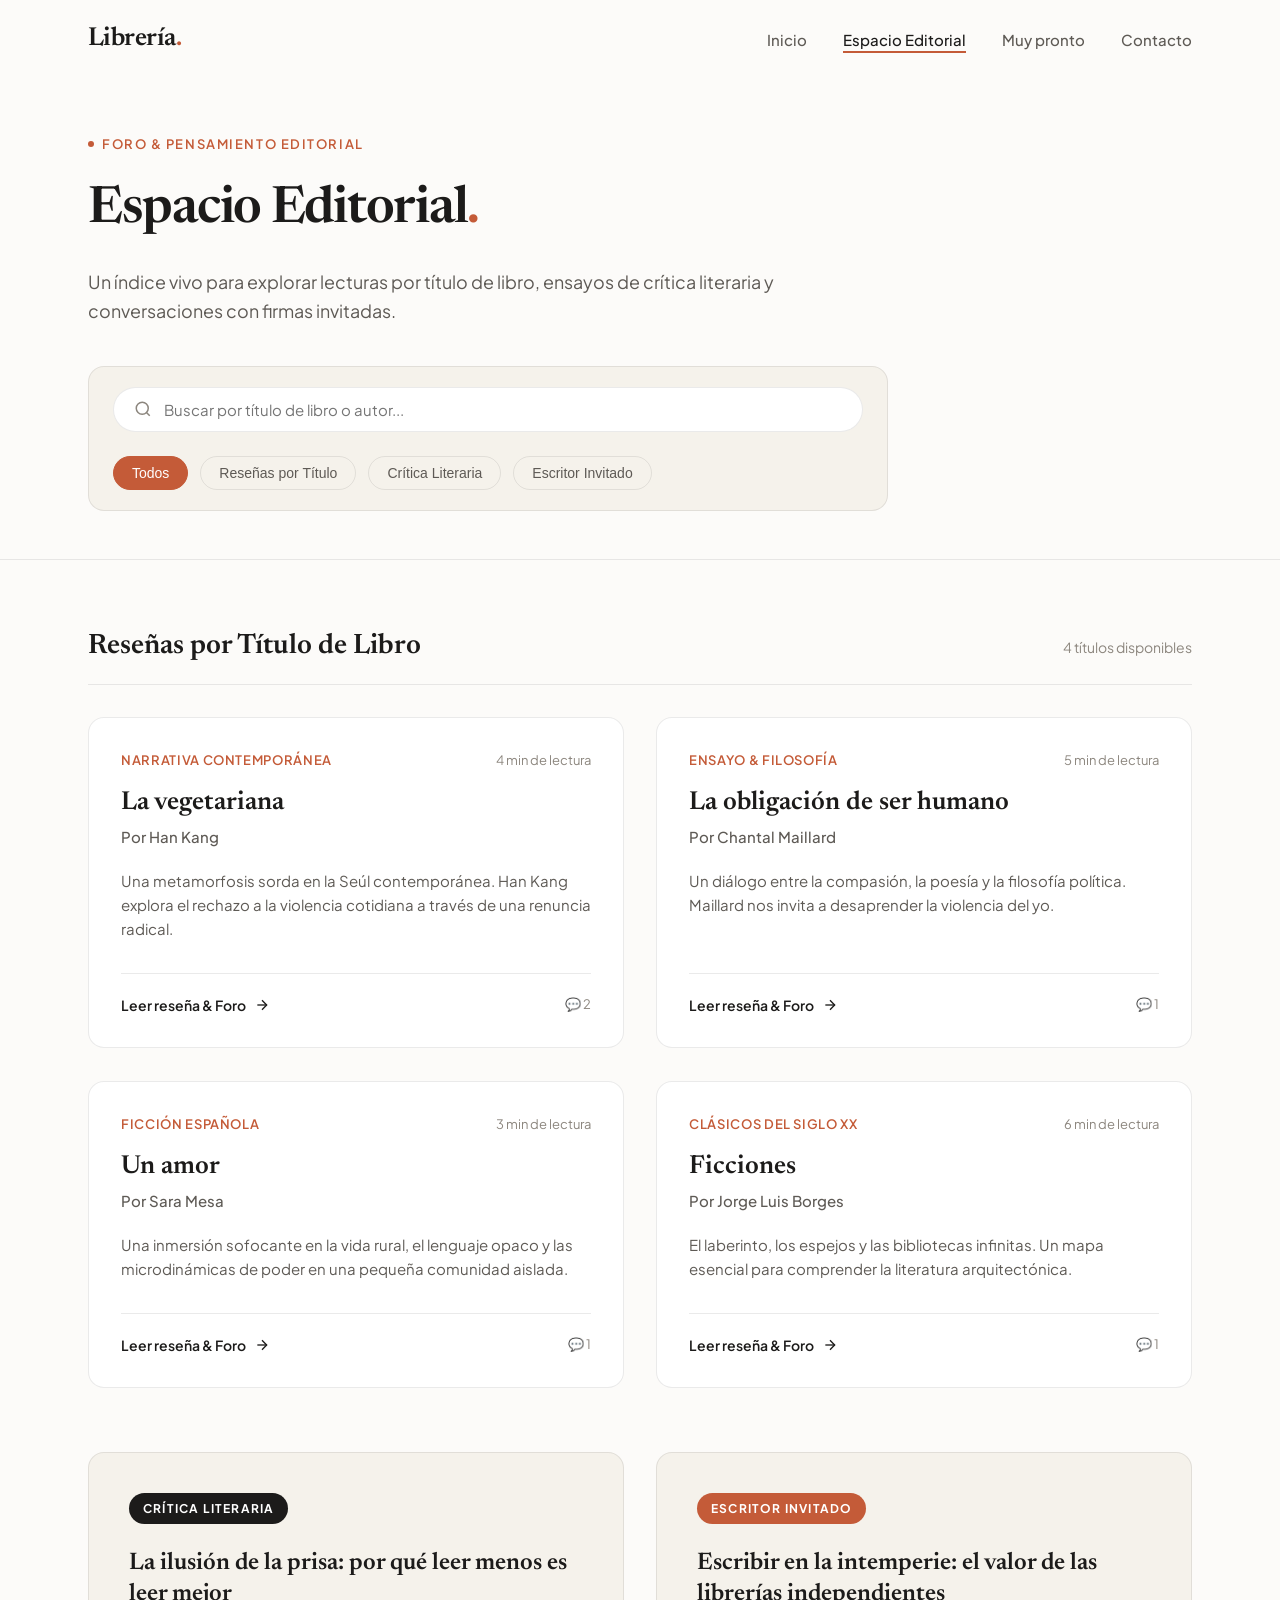
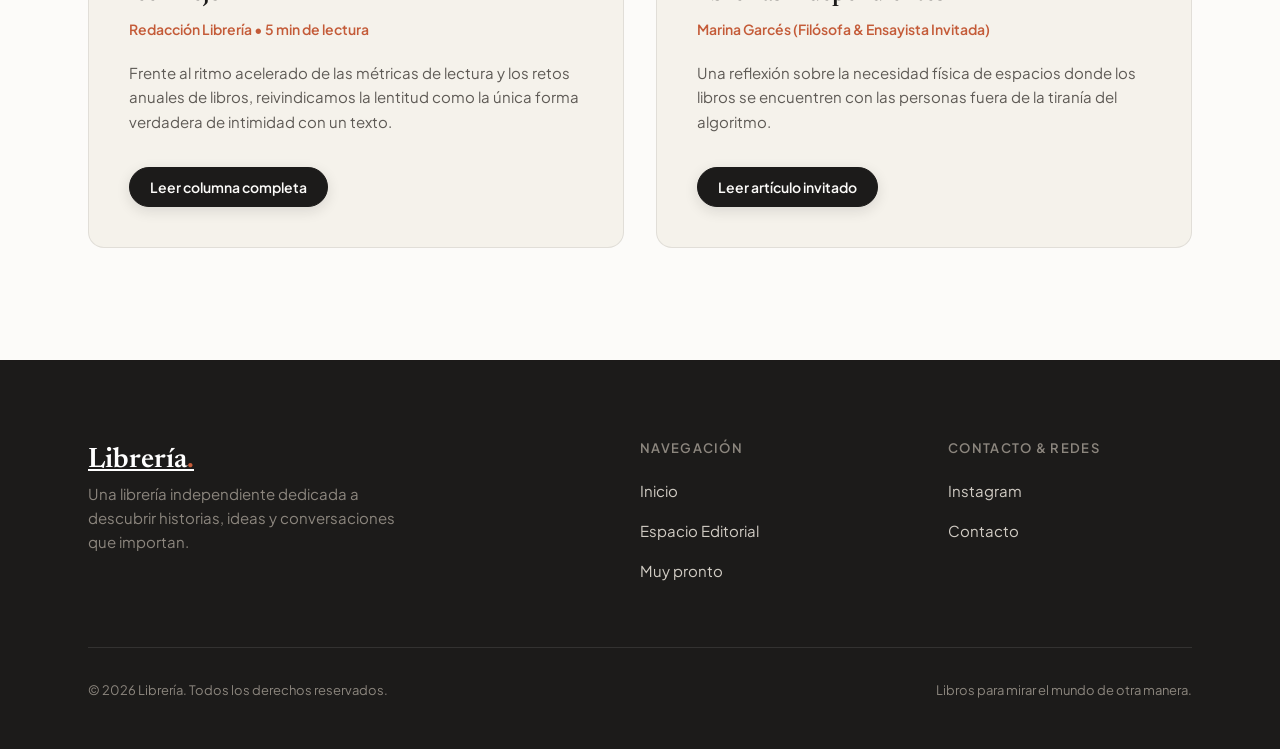
==== espacio-editorial.html @ aaac2d0f "Initial commit: Libreria Web" ====
<!DOCTYPE html>
<html lang="es">
<head>
  <meta charset="UTF-8">
  <meta name="viewport" content="width=device-width, initial-scale=1.0">
  <meta name="description" content="Espacio Editorial de Librería — Reseñas por título de libro, crítica literaria y espacio para escritoras y escritores invitados.">
  <title>Espacio Editorial — Librería</title>

  <!-- Google Fonts: Newsreader (Serif) & Plus Jakarta Sans (Sans) -->
  <link rel="preconnect" href="https://fonts.googleapis.com">
  <link rel="preconnect" href="https://fonts.gstatic.com" crossorigin>
  <link href="https://fonts.googleapis.com/css2?family=Newsreader:ital,opsz,wght@0,6..72,400;0,6..72,500;0,6..72,600;1,6..72,400&family=Plus+Jakarta+Sans:wght@400;500;600;700&display=swap" rel="stylesheet">

  <!-- Estilos Principales -->
  <link rel="stylesheet" href="styles.css">
</head>
<body>

  <!-- =========================================================================
       1. ENCABEZADO Y NAVEGACIÓN PRINCIPAL
       ========================================================================= -->
  <header class="site-header" id="site-header">
    <div class="container header-container">
      <a href="index.html" class="brand-logo" aria-label="Inicio de Librería">
        Librería<span class="dot">.</span>
      </a>

      <nav class="main-nav" aria-label="Navegación principal">
        <ul class="nav-links" id="nav-links">
          <li><a href="index.html" class="nav-link">Inicio</a></li>
          <li><a href="espacio-editorial.html" class="nav-link active" aria-current="page">Espacio Editorial</a></li>
          <li><a href="index.html#proximamente" class="nav-link">Muy pronto</a></li>
          <li><a href="index.html#contacto" class="nav-link">Contacto</a></li>
        </ul>

        <button class="mobile-toggle" id="mobile-toggle" aria-expanded="false" aria-controls="nav-links" aria-label="Abrir menú de navegación">
          <svg viewBox="0 0 24 24" fill="none" stroke="currentColor">
            <line x1="4" y1="7" x2="20" y2="7"/>
            <line x1="4" y1="12" x2="20" y2="12"/>
            <line x1="4" y1="17" x2="20" y2="17"/>
          </svg>
        </button>
      </nav>
    </div>
  </header>

  <!-- =========================================================================
       2. CABECERA DEL ESPACIO EDITORIAL
       ========================================================================= -->
  <main>
    <section class="editorial-hero">
      <div class="container">
        <div class="editorial-hero-content reveal">
          <span class="eyebrow">Foro &amp; Pensamiento Editorial</span>
          <h1 class="editorial-title">Espacio Editorial<span style="color: var(--color-accent);">.</span></h1>
          <p class="editorial-subtitle">
            Un índice vivo para explorar lecturas por título de libro, ensayos de crítica literaria y conversaciones con firmas invitadas.
          </p>

          <!-- BARRA DE BÚSQUEDA Y FILTRADO RÁPIDO CONTEMPORÁNEO -->
          <div class="editorial-filter-bar">
            <div class="search-box">
              <svg viewBox="0 0 24 24" fill="none" stroke="currentColor" stroke-width="2" class="search-icon">
                <circle cx="11" cy="11" r="8"/>
                <line x1="21" y1="21" x2="16.65" y2="16.65"/>
              </svg>
              <input 
                type="text" 
                id="search-input" 
                placeholder="Buscar por título de libro o autor..." 
                aria-label="Buscar reseña por título de libro o autor"
              >
            </div>

            <div class="filter-pills" id="filter-pills">
              <button class="pill active" data-filter="todos">Todos</button>
              <button class="pill" data-filter="resenas">Reseñas por Título</button>
              <button class="pill" data-filter="critica">Crítica Literaria</button>
              <button class="pill" data-filter="invitado">Escritor Invitado</button>
            </div>
          </div>

        </div>
      </div>
    </section>

    <!-- =========================================================================
         3. SECCIÓN PRINCIPAL DE RESEÑAS Y ESCRITOS
         ========================================================================= -->
    <section class="editorial-grid-section">
      <div class="container">
        
        <!-- RESEÑAS DE LIBROS POR TÍTULO -->
        <div class="editorial-block">
          <div class="block-header">
            <h2 class="block-title">Reseñas por Título de Libro</h2>
            <span class="block-count" id="book-count">4 títulos disponibles</span>
          </div>

          <div class="books-grid" id="books-grid">
            <!-- Las tarjetas de libros se cargan dinámicamente mediante JavaScript desde escritos/resenas-libros.json -->
          </div>
        </div>

        <!-- SECCIÓN DE CRÍTICA LITERARIA Y ESCRITOR INVITADO EN DOS COLUMNAS -->
        <div class="editorial-duo-grid">
          
          <!-- COLUMNA DE CRÍTICA LITERARIA -->
          <div class="editorial-card-featured" id="critica-section">
            <div class="featured-badge">Crítica Literaria</div>
            <div id="critica-content">
              <!-- Contenido cargado dinámicamente desde escritos/critica-literaria.json -->
            </div>
          </div>

          <!-- ESCRITOR INVITADO -->
          <div class="editorial-card-guest" id="invitado-section">
            <div class="featured-badge badge-accent">Escritor Invitado</div>
            <div id="invitado-content">
              <!-- Contenido cargado dinámicamente desde escritos/escritor-invitado.json -->
            </div>
          </div>

        </div>

      </div>
    </section>

    <!-- =========================================================================
         4. LECTOR EDITORIAL INTERACTIVO & FORO (MODAL / SLIDE-OVER)
         ========================================================================= -->
    <div class="reader-modal" id="reader-modal" aria-hidden="true" role="dialog" aria-labelledby="modal-title">
      <div class="reader-overlay" id="reader-overlay"></div>
      
      <div class="reader-panel">
        <button class="reader-close" id="reader-close" aria-label="Cerrar lectura">
          <svg viewBox="0 0 24 24" fill="none" stroke="currentColor" stroke-width="2">
            <line x1="18" y1="6" x2="6" y2="18"/>
            <line x1="6" y1="6" x2="18" y2="18"/>
          </svg>
        </button>

        <article class="reader-article">
          <header class="reader-header">
            <span class="reader-category" id="modal-category">Reseña</span>
            <h2 class="reader-title" id="modal-title">Título del Libro</h2>
            <div class="reader-meta">
              <span id="modal-author">Por Autor</span>
              <span class="dot-sep">•</span>
              <span id="modal-reading-time">3 min de lectura</span>
            </div>
          </header>

          <div class="reader-body" id="modal-body">
            <!-- Texto completo del artículo -->
          </div>

          <!-- FORO DE DISCUSIÓN & REFLEXIONES -->
          <section class="forum-section">
            <div class="forum-header">
              <h3 class="forum-title">Diálogos &amp; Conversación</h3>
              <span class="forum-subtitle">Espacio para compartir impresiones sobre la lectura</span>
            </div>

            <!-- Lista de comentarios -->
            <div class="forum-comments-list" id="modal-comments">
              <!-- Comentarios cargados dinámicamente -->
            </div>

            <!-- Formulario para agregar nuevo comentario -->
            <form class="forum-form" id="forum-form">
              <h4>Participa en el foro</h4>
              <div class="form-group">
                <input type="text" id="comment-author" placeholder="Tu nombre" required>
              </div>
              <div class="form-group">
                <textarea id="comment-text" rows="3" placeholder="Escribe tu reflexión o comentario sobre este escrito..." required></textarea>
              </div>
              <button type="submit" class="btn btn-primary btn-sm">
                Publicar comentario
              </button>
            </form>
          </section>
        </article>
      </div>
    </div>
  </main>

  <!-- =========================================================================
       5. PIE DE PÁGINA
       ========================================================================= -->
  <footer class="site-footer" id="contacto">
    <div class="container">
      <div class="footer-grid">
        
        <div class="footer-brand">
          <a href="index.html" class="footer-logo" aria-label="Ir al inicio de Librería">
            Librería<span class="dot">.</span>
          </a>
          <p>
            Una librería independiente dedicada a descubrir historias, ideas y conversaciones que importan.
          </p>
        </div>

        <div class="footer-col">
          <h4>Navegación</h4>
          <ul class="footer-links">
            <li><a href="index.html" class="footer-link">Inicio</a></li>
            <li><a href="espacio-editorial.html" class="footer-link">Espacio Editorial</a></li>
            <li><a href="index.html#proximamente" class="footer-link">Muy pronto</a></li>
          </ul>
        </div>

        <div class="footer-col">
          <h4>Contacto &amp; Redes</h4>
          <ul class="footer-links">
            <li>
              <a href="https://instagram.com" target="_blank" rel="noopener noreferrer" class="footer-link">
                Instagram
              </a>
            </li>
            <li>
              <a href="mailto:hola@libreria.com" class="footer-link">
                Contacto
              </a>
            </li>
          </ul>
        </div>

      </div>

      <div class="footer-bottom">
        <p>&copy; 2026 Librería. Todos los derechos reservados.</p>
        <p>Libros para mirar el mundo de otra manera.</p>
      </div>
    </div>
  </footer>

  <!-- Scripts -->
  <script src="script.js"></script>
  <script src="editorial.js"></script>
</body>
</html>
---- styles.css ----
/* ==========================================================================
   LIBRERÍA — SISTEMA DE DISEÑO EDITORIAL & ESTILOS PRINCIPALES
   ========================================================================== */

/* --------------------------------------------------------------------------
   1. VARIABLES CSS & CONFIGURACIÓN BASE
   -------------------------------------------------------------------------- */
:root {
  /* Paleta de Colores Sobria & Editorial */
  --bg-primary: #fcfbf9;      /* Fondo marfil cálido */
  --bg-surface: #f5f2eb;      /* Superficie secundaria / tarjetas suave */
  --bg-surface-hover: #ede8dc;/* Estado hover superficies */
  --bg-header: rgba(252, 251, 249, 0.88); /* Fondo del encabezado con transparencia */

  --text-main: #1c1b1a;       /* Texto casi negro para alta legibilidad */
  --text-muted: #5e5a55;      /* Texto secundario cálido y legible */
  --text-light: #8c867e;      /* Meta textos / etiquetas discretas */

  --color-accent: #c45b38;    /* Acento terracota sutil (Sienna) */
  --color-accent-hover: #a84728;
  --color-accent-subtle: rgba(196, 91, 56, 0.08);

  --border-color: rgba(28, 27, 26, 0.09);
  --border-strong: rgba(28, 27, 26, 0.18);
  --border-accent: rgba(196, 91, 56, 0.3);

  /* Tipografía Editorial (Newsreader Serif & Plus Jakarta Sans) */
  --font-serif: 'Newsreader', 'Playfair Display', Georgia, 'Times New Roman', serif;
  --font-sans: 'Plus Jakarta Sans', system-ui, -apple-system, BlinkMacSystemFont, 'Segoe UI', Roboto, sans-serif;

  /* Elevación y Sombras Sutiles */
  --shadow-subtle: 0 4px 20px rgba(28, 27, 26, 0.03);
  --shadow-card: 0 12px 32px rgba(28, 27, 26, 0.05);

  /* Dimensiones & Espaciado */
  --header-height: 80px;
  --container-max-width: 1200px;
  --radius-sm: 8px;
  --radius-md: 16px;
  --radius-lg: 24px;

  /* Transiciones */
  --ease-out-expo: cubic-bezier(0.16, 1, 0.3, 1);
  --transition-fast: 0.2s ease;
  --transition-normal: 0.4s var(--ease-out-expo);
  --transition-slow: 0.8s var(--ease-out-expo);
}

/* --------------------------------------------------------------------------
   2. RESET & ESTILOS GLOBALES
   -------------------------------------------------------------------------- */
*, *::before, *::after {
  box-sizing: border-box;
  margin: 0;
  padding: 0;
}

html {
  font-size: 16px;
  scroll-behavior: smooth;
  -webkit-text-size-adjust: 100%;
}

body {
  background-color: var(--bg-primary);
  color: var(--text-main);
  font-family: var(--font-sans);
  line-height: 1.6;
  font-weight: 400;
  overflow-x: hidden;
  -webkit-font-smoothing: antialiased;
  -moz-osx-font-smoothing: grayscale;
}

::selection {
  background-color: var(--color-accent-subtle);
  color: var(--color-accent);
}

:focus-visible {
  outline: 2px solid var(--color-accent);
  outline-offset: 4px;
  border-radius: 4px;
}

@media (prefers-reduced-motion: reduce) {
  html {
    scroll-behavior: auto;
  }
  *, *::before, *::after {
    animation-duration: 0.01ms !important;
    animation-iteration-count: 1 !important;
    transition-duration: 0.01ms !important;
    scroll-behavior: auto !important;
  }
  .reveal {
    opacity: 1 !important;
    transform: none !important;
  }
}

/* --------------------------------------------------------------------------
   3. CONTENEDORES Y REGLAS DE MAQUETACIÓN
   -------------------------------------------------------------------------- */
.container {
  width: 100%;
  max-width: var(--container-max-width);
  margin-left: auto;
  margin-right: auto;
  padding-left: clamp(1.25rem, 4vw, 3rem);
  padding-right: clamp(1.25rem, 4vw, 3rem);
}

.eyebrow {
  display: inline-flex;
  align-items: center;
  gap: 0.5rem;
  font-family: var(--font-sans);
  font-size: 0.8125rem;
  font-weight: 600;
  text-transform: uppercase;
  letter-spacing: 0.12em;
  color: var(--color-accent);
  margin-bottom: 1rem;
}

.eyebrow::before {
  content: "";
  display: inline-block;
  width: 6px;
  height: 6px;
  border-radius: 50%;
  background-color: var(--color-accent);
}

/* --------------------------------------------------------------------------
   4. ENCABEZADO (HEADER)
   -------------------------------------------------------------------------- */
.site-header {
  position: fixed;
  top: 0;
  left: 0;
  width: 100%;
  height: var(--header-height);
  z-index: 1000;
  background-color: var(--bg-header);
  backdrop-filter: blur(16px);
  -webkit-backdrop-filter: blur(16px);
  border-bottom: 1px solid transparent;
  transition: border-color var(--transition-normal), background-color var(--transition-normal), box-shadow var(--transition-normal);
}

.site-header.scrolled {
  border-bottom-color: var(--border-color);
  box-shadow: var(--shadow-subtle);
}

.header-container {
  display: flex;
  align-items: center;
  justify-content: space-between;
  height: 100%;
}

.brand-logo {
  font-family: var(--font-serif);
  font-size: 1.625rem;
  font-weight: 600;
  color: var(--text-main);
  text-decoration: none;
  letter-spacing: -0.02em;
  transition: color var(--transition-fast);
}

.brand-logo:hover {
  color: var(--color-accent);
}

.brand-logo .dot {
  color: var(--color-accent);
}

.main-nav {
  display: flex;
  align-items: center;
  gap: 2.5rem;
}

.nav-links {
  display: flex;
  align-items: center;
  gap: 2.25rem;
  list-style: none;
}

.nav-link {
  font-size: 0.9375rem;
  font-weight: 500;
  color: var(--text-muted);
  text-decoration: none;
  position: relative;
  padding: 0.25rem 0;
  transition: color var(--transition-fast);
}

.nav-link::after {
  content: "";
  position: absolute;
  bottom: 0;
  left: 0;
  width: 0;
  height: 1.5px;
  background-color: var(--color-accent);
  transition: width var(--transition-normal);
}

.nav-link:hover, .nav-link.active {
  color: var(--text-main);
}

.nav-link:hover::after, .nav-link.active::after {
  width: 100%;
}

.mobile-toggle {
  display: none;
  background: none;
  border: none;
  cursor: pointer;
  padding: 0.5rem;
  color: var(--text-main);
}

.mobile-toggle svg {
  width: 24px;
  height: 24px;
  stroke: currentColor;
  stroke-width: 2;
  stroke-linecap: round;
}

/* --------------------------------------------------------------------------
   5. SECCIÓN HERO (PORTADA PRINCIPAL INDEX)
   -------------------------------------------------------------------------- */
.hero-section {
  min-height: 100vh;
  padding-top: calc(var(--header-height) + 2rem);
  padding-bottom: 4rem;
  display: flex;
  flex-direction: column;
  justify-content: center;
  position: relative;
}

.hero-grid {
  display: grid;
  grid-template-columns: 1fr 1fr;
  align-items: center;
  gap: clamp(2.5rem, 5vw, 5rem);
}

.hero-content {
  max-width: 580px;
}

.hero-title {
  font-family: var(--font-serif);
  font-size: clamp(2.5rem, 4.5vw, 4rem);
  font-weight: 600;
  line-height: 1.12;
  letter-spacing: -0.025em;
  color: var(--text-main);
  margin-bottom: 1.5rem;
}

.hero-subtitle {
  font-size: clamp(1.0625rem, 1.5vw, 1.25rem);
  color: var(--text-muted);
  line-height: 1.6;
  font-weight: 400;
  margin-bottom: 2.5rem;
}

.hero-actions {
  display: flex;
  align-items: center;
  gap: 1.5rem;
  flex-wrap: wrap;
}

.btn {
  display: inline-flex;
  align-items: center;
  justify-content: center;
  gap: 0.75rem;
  padding: 1rem 2rem;
  font-family: var(--font-sans);
  font-size: 0.9375rem;
  font-weight: 600;
  border-radius: 999px;
  text-decoration: none;
  cursor: pointer;
  transition: transform var(--transition-normal), background-color var(--transition-normal), box-shadow var(--transition-normal), color var(--transition-normal);
}

.btn-sm {
  padding: 0.625rem 1.25rem;
  font-size: 0.875rem;
}

.btn-primary {
  background-color: var(--text-main);
  color: var(--bg-primary);
  border: 1px solid var(--text-main);
  box-shadow: 0 4px 14px rgba(28, 27, 26, 0.12);
}

.btn-primary:hover {
  background-color: var(--color-accent);
  border-color: var(--color-accent);
  color: #ffffff;
  transform: translateY(-2px);
  box-shadow: 0 8px 24px rgba(196, 91, 56, 0.25);
}

.btn-primary svg {
  width: 18px;
  height: 18px;
  transition: transform var(--transition-normal);
}

.btn-primary:hover svg {
  transform: translateX(4px);
}

.hero-visual {
  position: relative;
  width: 100%;
  display: flex;
  justify-content: center;
}

.hero-image-wrapper {
  position: relative;
  width: 100%;
  aspect-ratio: 4 / 3;
  border-radius: var(--radius-lg);
  overflow: hidden;
  box-shadow: var(--shadow-card);
  border: 1px solid var(--border-color);
  background-color: var(--bg-surface);
  transition: transform var(--transition-slow), box-shadow var(--transition-slow);
}

.hero-image-wrapper:hover {
  transform: scale(1.015);
  box-shadow: 0 20px 40px rgba(28, 27, 26, 0.08);
}

.hero-img {
  width: 100%;
  height: 100%;
  object-fit: cover;
  display: block;
  transition: transform 1.2s var(--ease-out-expo);
}

.hero-image-wrapper:hover .hero-img {
  transform: scale(1.03);
}

.hero-footer-note {
  margin-top: 3.5rem;
  display: flex;
  align-items: center;
  gap: 0.75rem;
  font-size: 0.875rem;
  color: var(--text-light);
  letter-spacing: 0.02em;
}

.hero-footer-note .pulse-dot {
  width: 8px;
  height: 8px;
  border-radius: 50%;
  background-color: var(--color-accent);
  display: inline-block;
  position: relative;
}

.hero-footer-note .pulse-dot::after {
  content: "";
  position: absolute;
  top: -3px;
  left: -3px;
  right: -3px;
  bottom: -3px;
  border-radius: 50%;
  border: 1px solid var(--color-accent);
  opacity: 0.7;
  animation: pulse-ring 2.5s infinite;
}

@keyframes pulse-ring {
  0% { transform: scale(0.8); opacity: 0.8; }
  100% { transform: scale(2.2); opacity: 0; }
}

/* --------------------------------------------------------------------------
   6. SECCIÓN MANIFIESTO EDITORIAL
   -------------------------------------------------------------------------- */
.manifest-section {
  padding: clamp(5rem, 8vw, 9rem) 0;
  background-color: var(--bg-surface);
  border-top: 1px solid var(--border-color);
  border-bottom: 1px solid var(--border-color);
  position: relative;
}

.manifest-content {
  max-width: 880px;
  margin: 0 auto;
  text-align: center;
}

.manifest-quote {
  font-family: var(--font-serif);
  font-size: clamp(1.5rem, 2.8vw, 2.375rem);
  font-weight: 400;
  line-height: 1.45;
  color: var(--text-main);
  letter-spacing: -0.015em;
  position: relative;
  font-style: italic;
}

.manifest-quote strong {
  font-weight: 600;
  font-style: normal;
  color: var(--color-accent);
}

.manifest-author {
  margin-top: 2rem;
  font-family: var(--font-sans);
  font-size: 0.875rem;
  font-weight: 600;
  letter-spacing: 0.1em;
  text-transform: uppercase;
  color: var(--text-muted);
}

/* --------------------------------------------------------------------------
   7. SECCIÓN "MUY PRONTO" (PROXIMAMENTE)
   -------------------------------------------------------------------------- */
.coming-soon-section {
  padding: clamp(5rem, 8vw, 8rem) 0;
}

.section-header {
  max-width: 600px;
  margin-bottom: clamp(3rem, 5vw, 4.5rem);
}

.section-title {
  font-family: var(--font-serif);
  font-size: clamp(2rem, 3.5vw, 3rem);
  font-weight: 600;
  letter-spacing: -0.02em;
  color: var(--text-main);
  margin-bottom: 1rem;
}

.section-subtitle {
  font-size: 1.0625rem;
  color: var(--text-muted);
  line-height: 1.6;
}

.pillars-grid {
  display: grid;
  grid-template-columns: repeat(3, 1fr);
  gap: clamp(1.5rem, 3vw, 2.5rem);
}

.pillar-card {
  background-color: var(--bg-primary);
  border: 1px solid var(--border-color);
  padding: clamp(2rem, 3vw, 2.5rem);
  border-radius: var(--radius-md);
  transition: transform var(--transition-normal), border-color var(--transition-normal), box-shadow var(--transition-normal);
  display: flex;
  flex-direction: column;
}

.pillar-card:hover {
  transform: translateY(-4px);
  border-color: var(--border-accent);
  box-shadow: var(--shadow-card);
}

.pillar-number {
  font-family: var(--font-serif);
  font-size: 1.25rem;
  font-weight: 600;
  color: var(--color-accent);
  margin-bottom: 1.5rem;
  display: flex;
  align-items: center;
  gap: 0.5rem;
}

.pillar-number::after {
  content: "";
  flex: 1;
  height: 1px;
  background-color: var(--border-color);
}

.pillar-title {
  font-family: var(--font-serif);
  font-size: 1.375rem;
  font-weight: 600;
  color: var(--text-main);
  margin-bottom: 0.875rem;
}

.pillar-text {
  font-size: 0.9375rem;
  color: var(--text-muted);
  line-height: 1.65;
}

.teaser-banner {
  margin-top: 4rem;
  background-color: var(--bg-surface);
  border: 1px solid var(--border-color);
  border-radius: var(--radius-lg);
  padding: clamp(2rem, 4vw, 3rem);
  display: flex;
  align-items: center;
  justify-content: space-between;
  gap: 2rem;
  flex-wrap: wrap;
}

.teaser-info h3 {
  font-family: var(--font-serif);
  font-size: 1.5rem;
  font-weight: 600;
  margin-bottom: 0.375rem;
}

.teaser-info p {
  color: var(--text-muted);
  font-size: 0.9375rem;
}

.badge-tag {
  background-color: var(--color-accent-subtle);
  color: var(--color-accent);
  padding: 0.5rem 1.25rem;
  border-radius: 999px;
  font-size: 0.8125rem;
  font-weight: 600;
  letter-spacing: 0.05em;
  text-transform: uppercase;
  white-space: nowrap;
}

/* --------------------------------------------------------------------------
   8. NUEVOS ESTILOS: ESPACIO EDITORIAL & FORO CONTEMPORÁNEO
   -------------------------------------------------------------------------- */
.editorial-hero {
  padding-top: calc(var(--header-height) + 3rem);
  padding-bottom: 3rem;
  border-bottom: 1px solid var(--border-color);
  background-color: var(--bg-primary);
}

.editorial-hero-content {
  max-width: 800px;
}

.editorial-title {
  font-family: var(--font-serif);
  font-size: clamp(2.5rem, 4vw, 3.5rem);
  font-weight: 600;
  letter-spacing: -0.025em;
  color: var(--text-main);
  margin-bottom: 1rem;
}

.editorial-subtitle {
  font-size: clamp(1.0625rem, 1.4vw, 1.25rem);
  color: var(--text-muted);
  line-height: 1.6;
  margin-bottom: 2.5rem;
}

/* BARRA DE FILTRADO CONTEMPORÁNEA */
.editorial-filter-bar {
  display: flex;
  flex-direction: column;
  gap: 1.5rem;
  background-color: var(--bg-surface);
  padding: 1.25rem 1.5rem;
  border-radius: var(--radius-md);
  border: 1px solid var(--border-color);
}

.search-box {
  display: flex;
  align-items: center;
  gap: 0.75rem;
  background-color: #ffffff;
  border: 1px solid var(--border-color);
  padding: 0.75rem 1.25rem;
  border-radius: 999px;
  transition: border-color var(--transition-fast), box-shadow var(--transition-fast);
}

.search-box:focus-within {
  border-color: var(--color-accent);
  box-shadow: 0 0 0 3px var(--color-accent-subtle);
}

.search-icon {
  width: 18px;
  height: 18px;
  stroke: var(--text-light);
  flex-shrink: 0;
}

.search-box input {
  border: none;
  background: transparent;
  width: 100%;
  font-family: var(--font-sans);
  font-size: 0.9375rem;
  color: var(--text-main);
  outline: none;
}

.filter-pills {
  display: flex;
  align-items: center;
  gap: 0.75rem;
  flex-wrap: wrap;
}

.pill {
  background: transparent;
  border: 1px solid var(--border-color);
  color: var(--text-muted);
  padding: 0.5rem 1.125rem;
  border-radius: 999px;
  font-size: 0.875rem;
  font-weight: 500;
  cursor: pointer;
  transition: all var(--transition-fast);
}

.pill:hover, .pill.active {
  background-color: var(--text-main);
  border-color: var(--text-main);
  color: #ffffff;
}

.pill.active {
  background-color: var(--color-accent);
  border-color: var(--color-accent);
}

/* SECCIÓN Y MATRIZ DE RESEÑAS POR TÍTULO */
.editorial-grid-section {
  padding: 4rem 0 7rem 0;
}

.editorial-block {
  margin-bottom: 4rem;
}

.block-header {
  display: flex;
  align-items: baseline;
  justify-content: space-between;
  border-bottom: 1px solid var(--border-color);
  padding-bottom: 1rem;
  margin-bottom: 2rem;
}

.block-title {
  font-family: var(--font-serif);
  font-size: 1.75rem;
  font-weight: 600;
  color: var(--text-main);
}

.block-count {
  font-size: 0.875rem;
  color: var(--text-light);
}

.books-grid {
  display: grid;
  grid-template-columns: repeat(2, 1fr);
  gap: 2rem;
}

.book-card {
  background-color: #ffffff;
  border: 1px solid var(--border-color);
  border-radius: var(--radius-md);
  padding: 2rem;
  display: flex;
  flex-direction: column;
  justify-content: space-between;
  transition: transform var(--transition-normal), border-color var(--transition-normal), box-shadow var(--transition-normal);
}

.book-card:hover {
  transform: translateY(-4px);
  border-color: var(--border-accent);
  box-shadow: var(--shadow-card);
}

.book-card-header {
  display: flex;
  align-items: center;
  justify-content: space-between;
  margin-bottom: 1rem;
  font-size: 0.8125rem;
}

.book-category-tag {
  color: var(--color-accent);
  font-weight: 600;
  text-transform: uppercase;
  letter-spacing: 0.05em;
}

.book-read-time {
  color: var(--text-light);
}

.book-card-title {
  font-family: var(--font-serif);
  font-size: 1.625rem;
  font-weight: 600;
  color: var(--text-main);
  margin-bottom: 0.375rem;
  line-height: 1.25;
}

.book-card-author {
  font-size: 0.9375rem;
  color: var(--text-muted);
  font-weight: 500;
  margin-bottom: 1.25rem;
}

.book-card-excerpt {
  font-size: 0.9375rem;
  color: var(--text-muted);
  line-height: 1.6;
  margin-bottom: 2rem;
  flex: 1;
}

.book-card-footer {
  display: flex;
  align-items: center;
  justify-content: space-between;
  border-top: 1px solid var(--border-color);
  padding-top: 1.25rem;
}

.btn-read-more {
  background: none;
  border: none;
  font-family: var(--font-sans);
  font-size: 0.875rem;
  font-weight: 600;
  color: var(--text-main);
  cursor: pointer;
  display: inline-flex;
  align-items: center;
  gap: 0.5rem;
  padding: 0;
  transition: color var(--transition-fast);
}

.btn-read-more:hover {
  color: var(--color-accent);
}

.btn-read-more svg {
  width: 16px;
  height: 16px;
  transition: transform var(--transition-fast);
}

.btn-read-more:hover svg {
  transform: translateX(4px);
}

.comment-count-badge {
  font-size: 0.8125rem;
  color: var(--text-light);
}

/* REJILLA DUO PARA CRÍTICA Y ESCRITOR INVITADO */
.editorial-duo-grid {
  display: grid;
  grid-template-columns: 1fr 1fr;
  gap: 2rem;
  margin-top: 2rem;
}

.editorial-card-featured, .editorial-card-guest {
  background-color: var(--bg-surface);
  border: 1px solid var(--border-color);
  border-radius: var(--radius-md);
  padding: 2.5rem;
  position: relative;
}

.featured-badge {
  display: inline-block;
  font-size: 0.75rem;
  font-weight: 700;
  text-transform: uppercase;
  letter-spacing: 0.1em;
  padding: 0.375rem 0.875rem;
  border-radius: 999px;
  background-color: var(--text-main);
  color: #ffffff;
  margin-bottom: 1.5rem;
}

.featured-badge.badge-accent {
  background-color: var(--color-accent);
}

.featured-card-title {
  font-family: var(--font-serif);
  font-size: 1.5rem;
  font-weight: 600;
  color: var(--text-main);
  margin-bottom: 0.5rem;
  line-height: 1.3;
}

.featured-card-meta {
  font-size: 0.875rem;
  color: var(--color-accent);
  font-weight: 600;
  margin-bottom: 1.25rem;
}

.featured-card-excerpt {
  font-size: 0.9375rem;
  color: var(--text-muted);
  line-height: 1.65;
  margin-bottom: 2rem;
}

/* LECTOR INTERACTIVO MODAL & FORO */
.reader-modal {
  position: fixed;
  top: 0;
  left: 0;
  width: 100%;
  height: 100%;
  z-index: 2000;
  display: flex;
  justify-content: flex-end;
  opacity: 0;
  pointer-events: none;
  transition: opacity var(--transition-normal);
}

.reader-modal.open {
  opacity: 1;
  pointer-events: auto;
}

.reader-overlay {
  position: absolute;
  top: 0;
  left: 0;
  width: 100%;
  height: 100%;
  background-color: rgba(28, 27, 26, 0.4);
  backdrop-filter: blur(4px);
}

.reader-panel {
  position: relative;
  width: 100%;
  max-width: 680px;
  height: 100%;
  background-color: var(--bg-primary);
  box-shadow: -8px 0 40px rgba(0, 0, 0, 0.15);
  overflow-y: auto;
  padding: clamp(2rem, 5vw, 3.5rem);
  transform: translateX(100%);
  transition: transform var(--transition-slow);
  z-index: 10;
}

.reader-modal.open .reader-panel {
  transform: translateX(0);
}

.reader-close {
  position: absolute;
  top: 2rem;
  right: 2rem;
  background: var(--bg-surface);
  border: 1px solid var(--border-color);
  border-radius: 50%;
  width: 40px;
  height: 40px;
  display: flex;
  align-items: center;
  justify-content: center;
  cursor: pointer;
  color: var(--text-main);
  transition: background-color var(--transition-fast);
}

.reader-close:hover {
  background-color: var(--bg-surface-hover);
}

.reader-close svg {
  width: 20px;
  height: 20px;
}

.reader-header {
  margin-bottom: 2.5rem;
  padding-bottom: 1.5rem;
  border-bottom: 1px solid var(--border-color);
}

.reader-category {
  font-size: 0.8125rem;
  font-weight: 700;
  text-transform: uppercase;
  letter-spacing: 0.1em;
  color: var(--color-accent);
}

.reader-title {
  font-family: var(--font-serif);
  font-size: clamp(2rem, 3vw, 2.625rem);
  font-weight: 600;
  line-height: 1.2;
  margin: 0.5rem 0 1rem 0;
}

.reader-meta {
  font-size: 0.875rem;
  color: var(--text-muted);
}

.reader-meta .dot-sep {
  margin: 0 0.5rem;
}

.reader-body {
  font-size: 1.0625rem;
  line-height: 1.8;
  color: var(--text-main);
  margin-bottom: 3.5rem;
  white-space: pre-line;
}

/* FORO EN EL LECTOR */
.forum-section {
  border-top: 2px solid var(--border-color);
  padding-top: 2.5rem;
}

.forum-title {
  font-family: var(--font-serif);
  font-size: 1.5rem;
  font-weight: 600;
}

.forum-subtitle {
  font-size: 0.875rem;
  color: var(--text-muted);
}

.forum-comments-list {
  margin: 2rem 0;
  display: flex;
  flex-direction: column;
  gap: 1.25rem;
}

.comment-item {
  background-color: var(--bg-surface);
  border: 1px solid var(--border-color);
  border-radius: var(--radius-sm);
  padding: 1.25rem;
}

.comment-header {
  display: flex;
  align-items: center;
  justify-content: space-between;
  margin-bottom: 0.5rem;
  font-size: 0.8125rem;
}

.comment-author {
  font-weight: 600;
  color: var(--text-main);
}

.comment-date {
  color: var(--text-light);
}

.comment-text {
  font-size: 0.9375rem;
  color: var(--text-muted);
  line-height: 1.5;
}

.forum-form {
  background-color: var(--bg-surface);
  border: 1px solid var(--border-color);
  border-radius: var(--radius-md);
  padding: 1.5rem;
}

.forum-form h4 {
  font-size: 1rem;
  margin-bottom: 1rem;
}

.form-group {
  margin-bottom: 1rem;
}

.form-group input, .form-group textarea {
  width: 100%;
  border: 1px solid var(--border-color);
  border-radius: var(--radius-sm);
  padding: 0.75rem 1rem;
  font-family: var(--font-sans);
  font-size: 0.875rem;
  outline: none;
  background-color: #ffffff;
  transition: border-color var(--transition-fast);
}

.form-group input:focus, .form-group textarea:focus {
  border-color: var(--color-accent);
}

.empty-comments, .empty-results {
  font-size: 0.9375rem;
  color: var(--text-muted);
  font-style: italic;
  padding: 1.5rem 0;
}

/* --------------------------------------------------------------------------
   9. PIE DE PÁGINA (FOOTER)
   -------------------------------------------------------------------------- */
.site-footer {
  background-color: var(--text-main);
  color: var(--bg-primary);
  padding: clamp(4rem, 6vw, 6rem) 0 3rem 0;
  border-top: 1px solid var(--border-strong);
}

.footer-grid {
  display: grid;
  grid-template-columns: 2fr 1fr 1fr;
  gap: clamp(2rem, 5vw, 4rem);
  margin-bottom: 4rem;
}

.footer-brand .footer-logo {
  font-family: var(--font-serif);
  font-size: 1.75rem;
  font-weight: 600;
  color: #ffffff;
  margin-bottom: 1rem;
}

.footer-brand .footer-logo .dot {
  color: var(--color-accent);
}

.footer-brand p {
  color: var(--text-light);
  font-size: 0.9375rem;
  max-width: 320px;
  line-height: 1.6;
}

.footer-col h4 {
  font-family: var(--font-sans);
  font-size: 0.8125rem;
  font-weight: 600;
  text-transform: uppercase;
  letter-spacing: 0.1em;
  color: var(--text-light);
  margin-bottom: 1.25rem;
}

.footer-links {
  list-style: none;
  display: flex;
  flex-direction: column;
  gap: 0.875rem;
}

.footer-link {
  color: #d1ccc4;
  text-decoration: none;
  font-size: 0.9375rem;
  transition: color var(--transition-fast);
  display: inline-flex;
  align-items: center;
  gap: 0.5rem;
}

.footer-link:hover {
  color: #ffffff;
}

.footer-bottom {
  border-top: 1px solid rgba(255, 255, 255, 0.1);
  padding-top: 2rem;
  display: flex;
  align-items: center;
  justify-content: space-between;
  gap: 1rem;
  flex-wrap: wrap;
  font-size: 0.8125rem;
  color: var(--text-light);
}

/* --------------------------------------------------------------------------
   10. ANIMACIONES PROGRESIVAS (SCROLL REVEAL)
   -------------------------------------------------------------------------- */
.reveal {
  opacity: 0;
  transform: translateY(24px);
  transition: opacity var(--transition-slow), transform var(--transition-slow);
  will-change: opacity, transform;
}

.reveal.active {
  opacity: 1;
  transform: translateY(0);
}

.reveal-delay-1 { transition-delay: 0.15s; }
.reveal-delay-2 { transition-delay: 0.3s; }
.reveal-delay-3 { transition-delay: 0.45s; }

/* --------------------------------------------------------------------------
   11. ADAPTABILIDAD RESPONSIVA (MEDIA QUERIES)
   -------------------------------------------------------------------------- */
@media (max-width: 992px) {
  .hero-grid {
    grid-template-columns: 1fr;
    gap: 3rem;
  }

  .hero-content {
    max-width: 100%;
    text-align: left;
  }

  .pillars-grid {
    grid-template-columns: 1fr;
    gap: 1.5rem;
  }

  .books-grid {
    grid-template-columns: 1fr;
  }

  .editorial-duo-grid {
    grid-template-columns: 1fr;
  }

  .footer-grid {
    grid-template-columns: 1fr 1fr;
  }
}

@media (max-width: 640px) {
  :root {
    --header-height: 70px;
  }

  .nav-links {
    position: fixed;
    top: var(--header-height);
    left: 0;
    width: 100%;
    background-color: var(--bg-primary);
    border-bottom: 1px solid var(--border-color);
    padding: 1.5rem clamp(1.25rem, 4vw, 3rem);
    flex-direction: column;
    align-items: flex-start;
    gap: 1.25rem;
    box-shadow: var(--shadow-card);
    display: none;
  }

  .nav-links.open {
    display: flex;
  }

  .mobile-toggle {
    display: block;
  }

  .teaser-banner {
    flex-direction: column;
    align-items: flex-start;
  }

  .editorial-filter-bar {
    padding: 1rem;
  }

  .reader-panel {
    padding: 1.5rem;
  }

  .footer-grid {
    grid-template-columns: 1fr;
    gap: 2.5rem;
  }

  .footer-bottom {
    flex-direction: column;
    align-items: flex-start;
  }
}
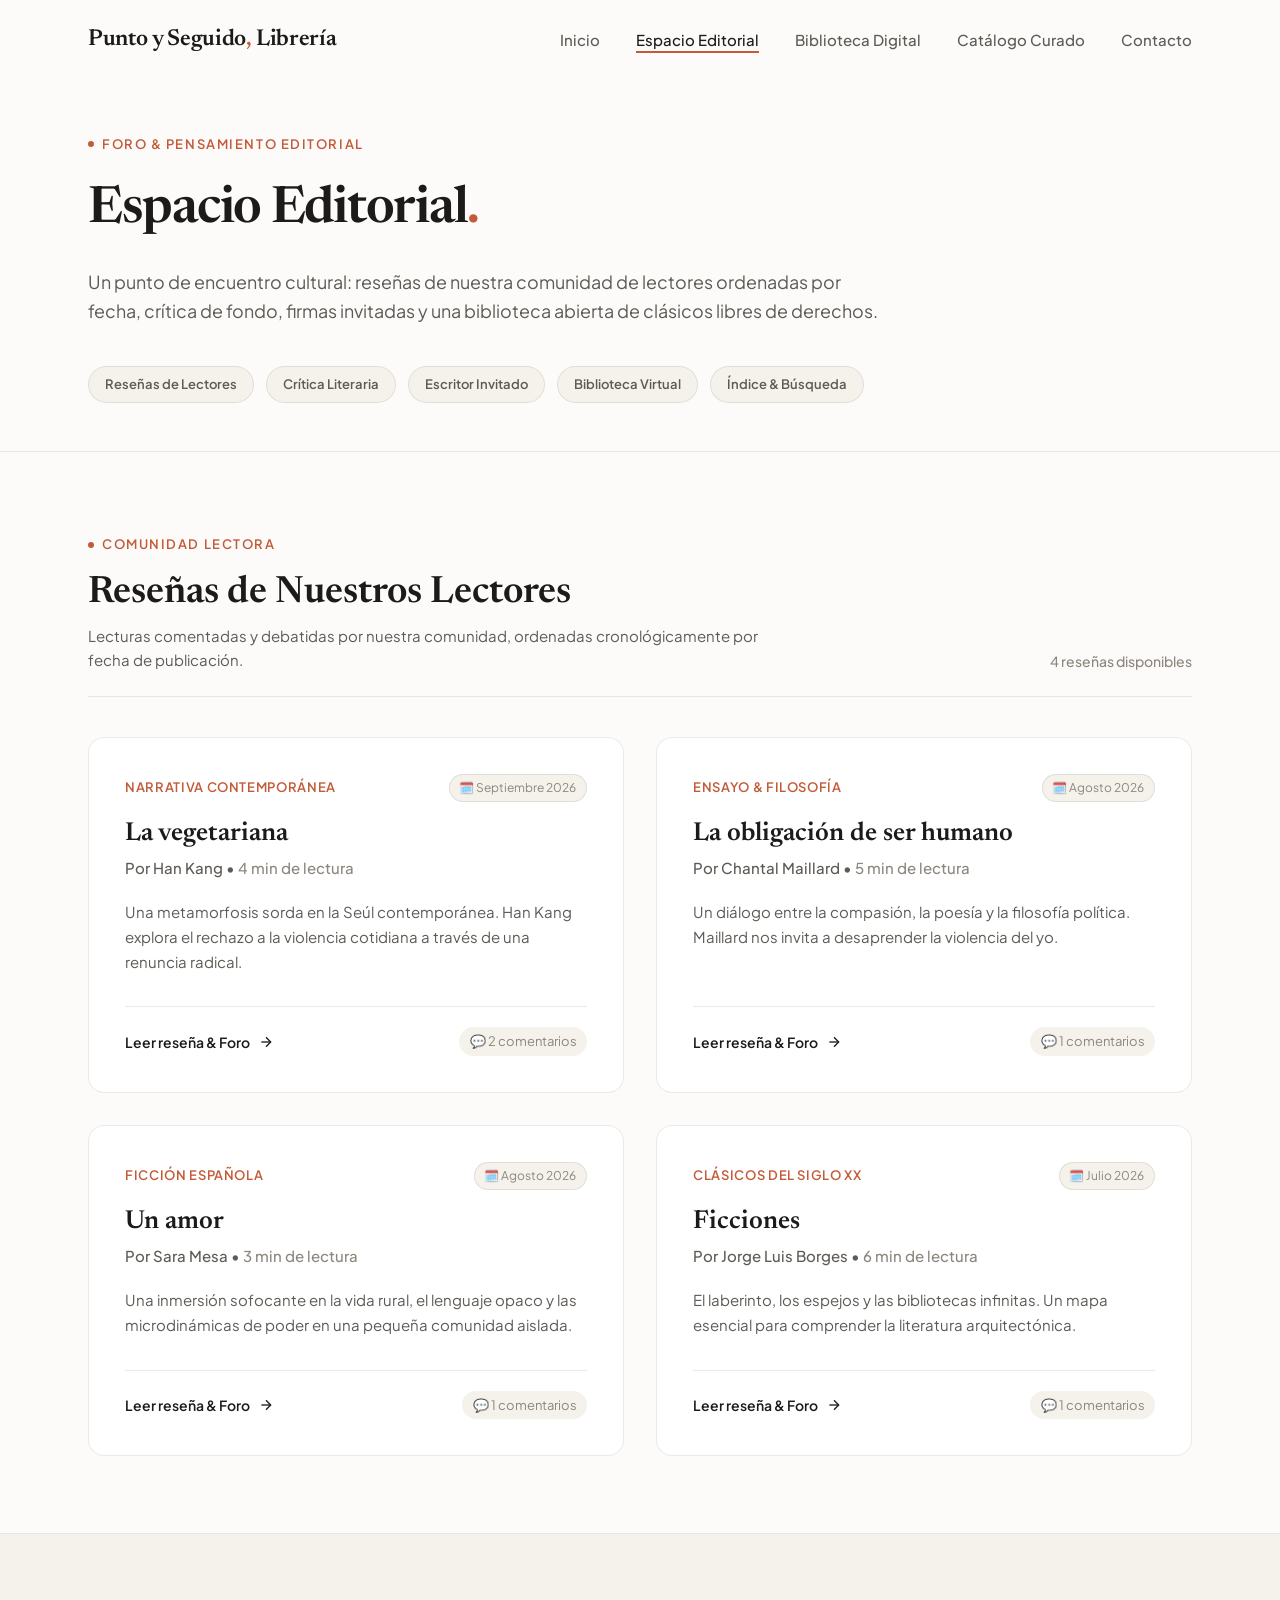
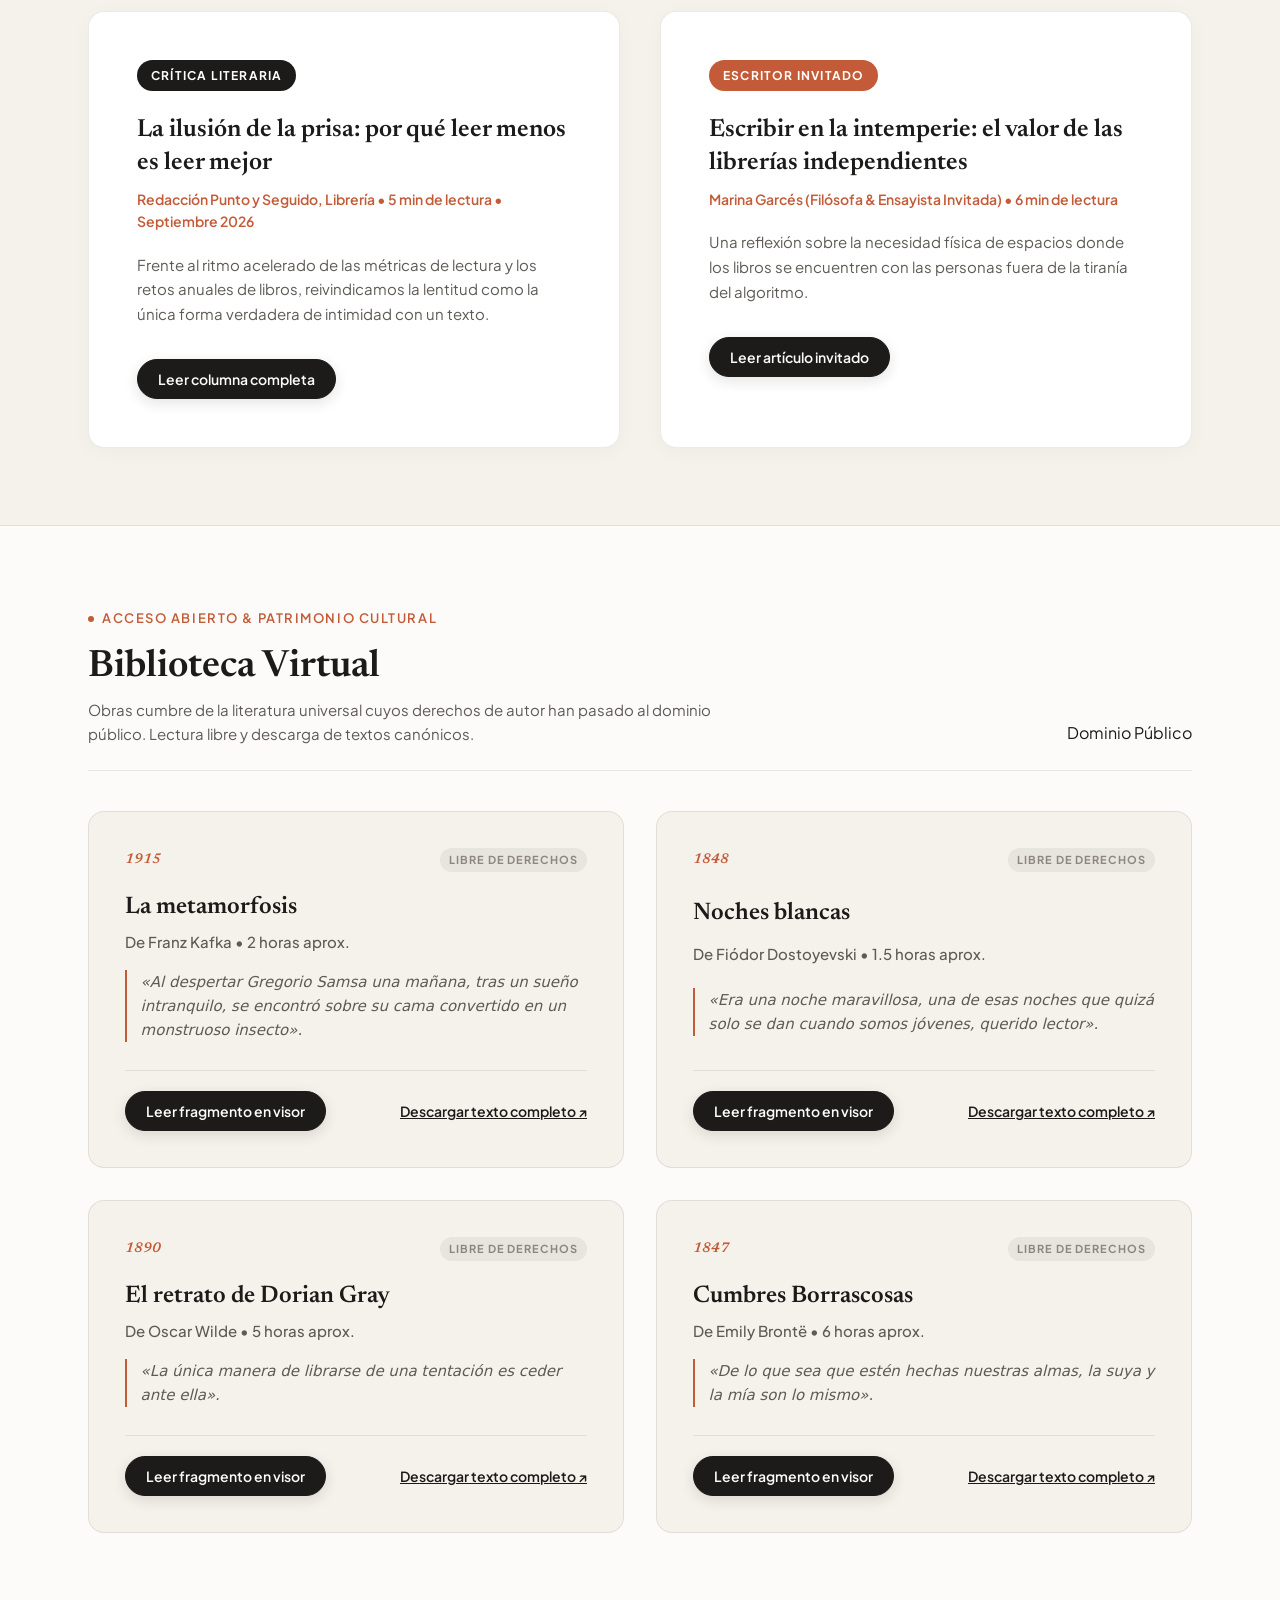
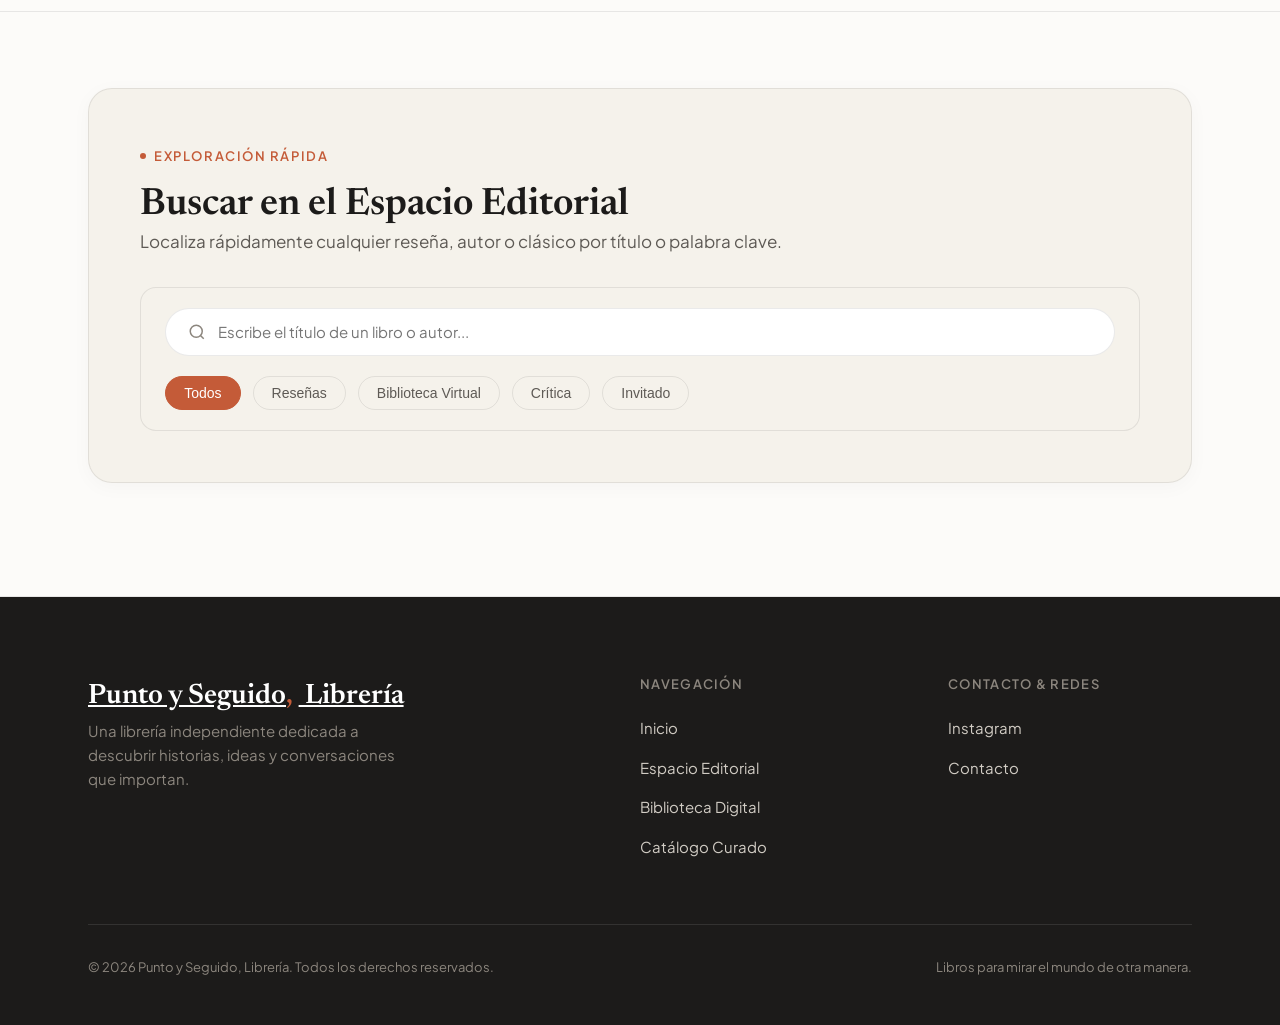
==== commit 136f5adc: "descripción de tus cambios" ====
--- a/espacio-editorial.html
+++ b/espacio-editorial.html
@@ -3,8 +3,8 @@
 <head>
   <meta charset="UTF-8">
   <meta name="viewport" content="width=device-width, initial-scale=1.0">
-  <meta name="description" content="Espacio Editorial de Librería — Reseñas por título de libro, crítica literaria y espacio para escritoras y escritores invitados.">
-  <title>Espacio Editorial — Librería</title>
+  <meta name="description" content="Espacio Editorial de Punto y Seguido, Librería — Reseñas por título de libro, crítica literaria y espacio para escritoras y escritores invitados.">
+  <title>Espacio Editorial — Punto y Seguido, Librería</title>
 
   <!-- Google Fonts: Newsreader (Serif) & Plus Jakarta Sans (Sans) -->
   <link rel="preconnect" href="https://fonts.googleapis.com">
@@ -12,7 +12,7 @@
   <link href="https://fonts.googleapis.com/css2?family=Newsreader:ital,opsz,wght@0,6..72,400;0,6..72,500;0,6..72,600;1,6..72,400&family=Plus+Jakarta+Sans:wght@400;500;600;700&display=swap" rel="stylesheet">
 
   <!-- Estilos Principales -->
-  <link rel="stylesheet" href="styles.css">
+  <link rel="stylesheet" href="styles.css?v=2">
 </head>
 <body>
 
@@ -21,16 +21,17 @@
        ========================================================================= -->
   <header class="site-header" id="site-header">
     <div class="container header-container">
-      <a href="index.html" class="brand-logo" aria-label="Inicio de Librería">
-        Librería<span class="dot">.</span>
+      <a href="index.html" class="brand-logo" aria-label="Inicio de Punto y Seguido, Librería">
+        Punto y Seguido<span class="dot">,</span>&nbsp;Librería
       </a>
 
       <nav class="main-nav" aria-label="Navegación principal">
         <ul class="nav-links" id="nav-links">
           <li><a href="index.html" class="nav-link">Inicio</a></li>
           <li><a href="espacio-editorial.html" class="nav-link active" aria-current="page">Espacio Editorial</a></li>
-          <li><a href="index.html#proximamente" class="nav-link">Muy pronto</a></li>
-          <li><a href="index.html#contacto" class="nav-link">Contacto</a></li>
+          <li><a href="#seccion-biblioteca" class="nav-link">Biblioteca Digital</a></li>
+          <li><a href="index.html#catalogo-curado" class="nav-link">Catálogo Curado</a></li>
+          <li><a href="#contacto" class="nav-link">Contacto</a></li>
         </ul>
 
         <button class="mobile-toggle" id="mobile-toggle" aria-expanded="false" aria-controls="nav-links" aria-label="Abrir menú de navegación">
@@ -48,16 +49,107 @@
        2. CABECERA DEL ESPACIO EDITORIAL
        ========================================================================= -->
   <main>
+    <!-- CABECERA DEL ESPACIO EDITORIAL -->
     <section class="editorial-hero">
       <div class="container">
         <div class="editorial-hero-content reveal">
           <span class="eyebrow">Foro &amp; Pensamiento Editorial</span>
           <h1 class="editorial-title">Espacio Editorial<span style="color: var(--color-accent);">.</span></h1>
           <p class="editorial-subtitle">
-            Un índice vivo para explorar lecturas por título de libro, ensayos de crítica literaria y conversaciones con firmas invitadas.
+            Un punto de encuentro cultural: reseñas de nuestra comunidad de lectores ordenadas por fecha, crítica de fondo, firmas invitadas y una biblioteca abierta de clásicos libres de derechos.
           </p>
 
-          <!-- BARRA DE BÚSQUEDA Y FILTRADO RÁPIDO CONTEMPORÁNEO -->
+          <!-- NAVEGACIÓN RÁPIDA POR SECCIONES EDITORIALES -->
+          <div class="editorial-quick-nav">
+            <a href="#seccion-resenas" class="quick-nav-link">Reseñas de Lectores</a>
+            <a href="#seccion-critica" class="quick-nav-link">Crítica Literaria</a>
+            <a href="#seccion-invitado" class="quick-nav-link">Escritor Invitado</a>
+            <a href="#seccion-biblioteca" class="quick-nav-link">Biblioteca Virtual</a>
+            <a href="#seccion-busqueda" class="quick-nav-link">Índice &amp; Búsqueda</a>
+          </div>
+        </div>
+      </div>
+    </section>
+
+    <!-- =========================================================================
+         1. SECCIÓN: RESEÑAS DE NUESTROS LECTORES (ORDENADAS POR FECHA)
+         ========================================================================= -->
+    <section class="editorial-section" id="seccion-resenas">
+      <div class="container">
+        <div class="block-header">
+          <div>
+            <span class="eyebrow">Comunidad Lectora</span>
+            <h2 class="block-title">Reseñas de Nuestros Lectores</h2>
+            <p class="block-desc">Lecturas comentadas y debatidas por nuestra comunidad, ordenadas cronológicamente por fecha de publicación.</p>
+          </div>
+          <span class="block-count" id="book-count">4 títulos disponibles</span>
+        </div>
+
+        <div class="books-grid" id="books-grid">
+          <!-- Tarjetas de libros cargadas dinámicamente y ordenadas por fecha -->
+        </div>
+      </div>
+    </section>
+
+    <!-- =========================================================================
+         2. SECCIÓN: CRÍTICA LITERARIA & ESCRITOR INVITADO
+         ========================================================================= -->
+    <section class="editorial-section editorial-section-alt" id="seccion-critica">
+      <div class="container">
+        <div class="editorial-duo-grid">
+          
+          <!-- COLUMNA DE CRÍTICA LITERARIA -->
+          <div class="editorial-card-featured" id="critica-section">
+            <div class="featured-badge">Crítica Literaria</div>
+            <div id="critica-content">
+              <!-- Contenido cargado dinámicamente desde escritos/critica-literaria.json -->
+            </div>
+          </div>
+
+          <!-- ESCRITOR INVITADO -->
+          <div class="editorial-card-guest" id="seccion-invitado">
+            <div class="featured-badge badge-accent">Escritor Invitado</div>
+            <div id="invitado-content">
+              <!-- Contenido cargado dinámicamente desde escritos/escritor-invitado.json -->
+            </div>
+          </div>
+
+        </div>
+      </div>
+    </section>
+
+    <!-- =========================================================================
+         3. SECCIÓN: BIBLIOTECA VIRTUAL (DOMINIO PÚBLICO / LIBRES DE DERECHOS)
+         ========================================================================= -->
+    <section class="editorial-section" id="seccion-biblioteca">
+      <div class="container">
+        <div class="block-header">
+          <div>
+            <span class="eyebrow">Acceso Abierto &amp; Patrimonio Cultural</span>
+            <h2 class="block-title">Biblioteca Virtual</h2>
+            <p class="block-desc">Obras cumbre de la literatura universal cuyos derechos de autor han pasado al dominio público. Lectura libre y descarga de textos canónicos.</p>
+          </div>
+          <span class="badge-tag">Dominio Público</span>
+        </div>
+
+        <div class="library-grid" id="library-grid">
+          <!-- Libros clásicos libres de derechos cargados dinámicamente desde escritos/biblioteca-virtual.json -->
+        </div>
+      </div>
+    </section>
+
+    <!-- =========================================================================
+         4. SECCIÓN: ÍNDICE & BUSCADOR GLOBAL (AL FINAL)
+         ========================================================================= -->
+    <section class="editorial-section editorial-section-search" id="seccion-busqueda">
+      <div class="container">
+        <div class="search-section-wrapper reveal">
+          <div class="search-section-header">
+            <span class="eyebrow">Exploración Rápida</span>
+            <h2 class="block-title">Buscar en el Espacio Editorial</h2>
+            <p class="section-subtitle">Localiza rápidamente cualquier reseña, autor o clásico por título o palabra clave.</p>
+          </div>
+
           <div class="editorial-filter-bar">
             <div class="search-box">
               <svg viewBox="0 0 24 24" fill="none" stroke="currentColor" stroke-width="2" class="search-icon">
@@ -67,72 +159,37 @@
               <input 
                 type="text" 
                 id="search-input" 
-                placeholder="Buscar por título de libro o autor..." 
-                aria-label="Buscar reseña por título de libro o autor"
+                placeholder="Escribe el título de un libro o autor..." 
+                aria-label="Buscar en el espacio editorial"
               >
             </div>
 
             <div class="filter-pills" id="filter-pills">
               <button class="pill active" data-filter="todos">Todos</button>
-              <button class="pill" data-filter="resenas">Reseñas por Título</button>
-              <button class="pill" data-filter="critica">Crítica Literaria</button>
-              <button class="pill" data-filter="invitado">Escritor Invitado</button>
-            </div>
-          </div>
-
-        </div>
-      </div>
-    </section>
-
-    <!-- =========================================================================
-         3. SECCIÓN PRINCIPAL DE RESEÑAS Y ESCRITOS
-         ========================================================================= -->
-    <section class="editorial-grid-section">
-      <div class="container">
-        
-        <!-- RESEÑAS DE LIBROS POR TÍTULO -->
-        <div class="editorial-block">
-          <div class="block-header">
-            <h2 class="block-title">Reseñas por Título de Libro</h2>
-            <span class="block-count" id="book-count">4 títulos disponibles</span>
-          </div>
-
-          <div class="books-grid" id="books-grid">
-            <!-- Las tarjetas de libros se cargan dinámicamente mediante JavaScript desde escritos/resenas-libros.json -->
-          </div>
-        </div>
-
-        <!-- SECCIÓN DE CRÍTICA LITERARIA Y ESCRITOR INVITADO EN DOS COLUMNAS -->
-        <div class="editorial-duo-grid">
-          
-          <!-- COLUMNA DE CRÍTICA LITERARIA -->
-          <div class="editorial-card-featured" id="critica-section">
-            <div class="featured-badge">Crítica Literaria</div>
-            <div id="critica-content">
-              <!-- Contenido cargado dinámicamente desde escritos/critica-literaria.json -->
-            </div>
-          </div>
-
-          <!-- ESCRITOR INVITADO -->
-          <div class="editorial-card-guest" id="invitado-section">
-            <div class="featured-badge badge-accent">Escritor Invitado</div>
-            <div id="invitado-content">
-              <!-- Contenido cargado dinámicamente desde escritos/escritor-invitado.json -->
-            </div>
-          </div>
-
-        </div>
-
-      </div>
-    </section>
-
-    <!-- =========================================================================
-         4. LECTOR EDITORIAL INTERACTIVO & FORO (MODAL / SLIDE-OVER)
+              <button class="pill" data-filter="resenas">Reseñas</button>
+              <button class="pill" data-filter="biblioteca">Biblioteca Virtual</button>
+              <button class="pill" data-filter="critica">Crítica</button>
+              <button class="pill" data-filter="invitado">Invitado</button>
+            </div>
+          </div>
+        </div>
+      </div>
+    </section>
+
+    <!-- =========================================================================
+         5. LECTOR LATERAL INTERACTIVO & FORO (DRAWER DE LECTURA DERECHO)
          ========================================================================= -->
     <div class="reader-modal" id="reader-modal" aria-hidden="true" role="dialog" aria-labelledby="modal-title">
+      <!-- Fondo borroso suave que deja la web de atrás con blur elegante -->
       <div class="reader-overlay" id="reader-overlay"></div>
       
-      <div class="reader-panel">
+      <!-- Panel de lectura lateral derecho (ocupa la mitad de la pantalla) -->
+      <div class="reader-panel" id="reader-panel">
+        <!-- Barra de progreso de lectura milimétrica e impulsada por scroll -->
+        <div class="reading-progress-track" aria-hidden="true">
+          <div class="reading-progress-bar" id="reading-progress-bar"></div>
+        </div>
+
         <button class="reader-close" id="reader-close" aria-label="Cerrar lectura">
           <svg viewBox="0 0 24 24" fill="none" stroke="currentColor" stroke-width="2">
             <line x1="18" y1="6" x2="6" y2="18"/>
@@ -142,11 +199,16 @@
 
         <article class="reader-article">
           <header class="reader-header">
-            <span class="reader-category" id="modal-category">Reseña</span>
+            <div class="reader-header-top">
+              <span class="reader-category" id="modal-category">Reseña</span>
+              <span class="reader-license-tag" id="modal-license" style="display: none;"></span>
+            </div>
             <h2 class="reader-title" id="modal-title">Título del Libro</h2>
             <div class="reader-meta">
               <span id="modal-author">Por Autor</span>
               <span class="dot-sep">•</span>
+              <span id="modal-date">Fecha</span>
+              <span class="dot-sep">•</span>
               <span id="modal-reading-time">3 min de lectura</span>
             </div>
           </header>
@@ -155,11 +217,21 @@
             <!-- Texto completo del artículo -->
           </div>
 
+          <div class="reader-actions" id="modal-actions" style="display: none;">
+            <a href="#" target="_blank" rel="noopener noreferrer" class="btn btn-primary btn-sm" id="modal-external-link">
+              Leer obra completa en Project Gutenberg
+              <svg viewBox="0 0 24 24" fill="none" stroke="currentColor" stroke-width="2">
+                <line x1="7" y1="17" x2="17" y2="7"/>
+                <polyline points="7 7 17 7 17 17"/>
+              </svg>
+            </a>
+          </div>
+
           <!-- FORO DE DISCUSIÓN & REFLEXIONES -->
-          <section class="forum-section">
+          <section class="forum-section" id="modal-forum-section">
             <div class="forum-header">
               <h3 class="forum-title">Diálogos &amp; Conversación</h3>
-              <span class="forum-subtitle">Espacio para compartir impresiones sobre la lectura</span>
+              <span class="forum-subtitle">Espacio para compartir reflexiones e impresiones sobre esta lectura</span>
             </div>
 
             <!-- Lista de comentarios -->
@@ -171,10 +243,10 @@
             <form class="forum-form" id="forum-form">
               <h4>Participa en el foro</h4>
               <div class="form-group">
-                <input type="text" id="comment-author" placeholder="Tu nombre" required>
+                <input type="text" id="comment-author" placeholder="Tu nombre o seudónimo" required>
               </div>
               <div class="form-group">
-                <textarea id="comment-text" rows="3" placeholder="Escribe tu reflexión o comentario sobre este escrito..." required></textarea>
+                <textarea id="comment-text" rows="3" placeholder="Comparte tu opinión, pasaje favorito o reflexión sobre esta obra..." required></textarea>
               </div>
               <button type="submit" class="btn btn-primary btn-sm">
                 Publicar comentario
@@ -194,8 +266,8 @@
       <div class="footer-grid">
         
         <div class="footer-brand">
-          <a href="index.html" class="footer-logo" aria-label="Ir al inicio de Librería">
-            Librería<span class="dot">.</span>
+          <a href="index.html" class="footer-logo" aria-label="Ir al inicio de Punto y Seguido, Librería">
+            Punto y Seguido<span class="dot">,</span>&nbsp;Librería
           </a>
           <p>
             Una librería independiente dedicada a descubrir historias, ideas y conversaciones que importan.
@@ -207,7 +279,8 @@
           <ul class="footer-links">
             <li><a href="index.html" class="footer-link">Inicio</a></li>
             <li><a href="espacio-editorial.html" class="footer-link">Espacio Editorial</a></li>
-            <li><a href="index.html#proximamente" class="footer-link">Muy pronto</a></li>
+            <li><a href="#seccion-biblioteca" class="footer-link">Biblioteca Digital</a></li>
+            <li><a href="index.html#catalogo-curado" class="footer-link">Catálogo Curado</a></li>
           </ul>
         </div>
 
@@ -220,7 +293,7 @@
               </a>
             </li>
             <li>
-              <a href="mailto:hola@libreria.com" class="footer-link">
+              <a href="mailto:hola@puntoyseguidolibreria.com" class="footer-link">
                 Contacto
               </a>
             </li>
@@ -230,7 +303,7 @@
       </div>
 
       <div class="footer-bottom">
-        <p>&copy; 2026 Librería. Todos los derechos reservados.</p>
+        <p>&copy; 2026 Punto y Seguido, Librería. Todos los derechos reservados.</p>
         <p>Libros para mirar el mundo de otra manera.</p>
       </div>
     </div>
--- a/styles.css
+++ b/styles.css
@@ -1,5 +1,5 @@
 /* ==========================================================================
-   LIBRERÍA — SISTEMA DE DISEÑO EDITORIAL & ESTILOS PRINCIPALES
+   PUNTO Y SEGUIDO, LIBRERÍA — SISTEMA DE DISEÑO EDITORIAL & ESTILOS PRINCIPALES
    ========================================================================== */
 
 /* --------------------------------------------------------------------------
@@ -164,12 +164,16 @@
 
 .brand-logo {
   font-family: var(--font-serif);
-  font-size: 1.625rem;
+  font-size: clamp(1.2rem, 1.8vw, 1.45rem);
   font-weight: 600;
   color: var(--text-main);
   text-decoration: none;
-  letter-spacing: -0.02em;
+  letter-spacing: -0.015em;
   transition: color var(--transition-fast);
+  display: inline-flex;
+  align-items: center;
+  line-height: 1;
+  white-space: nowrap;
 }
 
 .brand-logo:hover {
@@ -243,9 +247,9 @@
    5. SECCIÓN HERO (PORTADA PRINCIPAL INDEX)
    -------------------------------------------------------------------------- */
 .hero-section {
-  min-height: 100vh;
-  padding-top: calc(var(--header-height) + 2rem);
-  padding-bottom: 4rem;
+  min-height: calc(100vh - var(--header-height));
+  padding-top: calc(var(--header-height) + 1.5rem);
+  padding-bottom: 3.5rem;
   display: flex;
   flex-direction: column;
   justify-content: center;
@@ -254,37 +258,62 @@
 
 .hero-grid {
   display: grid;
-  grid-template-columns: 1fr 1fr;
-  align-items: center;
-  gap: clamp(2.5rem, 5vw, 5rem);
+  grid-template-columns: 1.05fr 0.95fr;
+  align-items: center;
+  gap: clamp(2rem, 4vw, 4rem);
 }
 
 .hero-content {
-  max-width: 580px;
+  max-width: 600px;
 }
 
 .hero-title {
   font-family: var(--font-serif);
-  font-size: clamp(2.5rem, 4.5vw, 4rem);
-  font-weight: 600;
-  line-height: 1.12;
+  font-size: clamp(2.4rem, 4.2vw, 3.85rem);
+  font-weight: 600;
+  line-height: 1.1;
   letter-spacing: -0.025em;
   color: var(--text-main);
-  margin-bottom: 1.5rem;
+  margin-bottom: 1.25rem;
+}
+
+.hero-title .hero-dot {
+  color: var(--color-accent);
 }
 
 .hero-subtitle {
-  font-size: clamp(1.0625rem, 1.5vw, 1.25rem);
-  color: var(--text-muted);
-  line-height: 1.6;
+  font-size: clamp(1.05rem, 1.4vw, 1.2rem);
+  color: var(--text-muted);
+  line-height: 1.65;
   font-weight: 400;
-  margin-bottom: 2.5rem;
+  margin-bottom: 2rem;
+}
+
+.btn-secondary-subtle-dark {
+  background-color: var(--bg-surface);
+  border: 1px solid var(--border-color);
+  color: var(--text-main);
+  padding: 0.9rem 1.6rem;
+  border-radius: 999px;
+  font-size: 0.9375rem;
+  font-weight: 600;
+  text-decoration: none;
+  display: inline-flex;
+  align-items: center;
+  transition: all var(--transition-fast);
+}
+
+.btn-secondary-subtle-dark:hover {
+  background-color: var(--text-main);
+  color: #ffffff;
+  border-color: var(--text-main);
+  transform: translateY(-2px);
 }
 
 .hero-actions {
   display: flex;
   align-items: center;
-  gap: 1.5rem;
+  gap: 1.25rem;
   flex-wrap: wrap;
 }
 
@@ -338,11 +367,14 @@
   width: 100%;
   display: flex;
   justify-content: center;
+  align-items: center;
 }
 
 .hero-image-wrapper {
   position: relative;
   width: 100%;
+  max-width: 520px;
+  max-height: 440px;
   aspect-ratio: 4 / 3;
   border-radius: var(--radius-lg);
   overflow: hidden;
@@ -369,8 +401,39 @@
   transform: scale(1.03);
 }
 
+.hero-image-badge {
+  position: absolute;
+  bottom: 1.25rem;
+  left: 1.25rem;
+  padding: 0.55rem 1.1rem;
+  background: rgba(28, 27, 26, 0.78);
+  backdrop-filter: blur(12px);
+  -webkit-backdrop-filter: blur(12px);
+  border: 1px solid rgba(255, 255, 255, 0.2);
+  border-radius: 999px;
+  color: #FFFFFF;
+  font-family: var(--font-sans);
+  font-size: 0.8125rem;
+  font-weight: 500;
+  display: inline-flex;
+  align-items: center;
+  gap: 0.55rem;
+  box-shadow: 0 4px 16px rgba(0, 0, 0, 0.25);
+  pointer-events: none;
+  z-index: 2;
+  transition: opacity var(--transition-normal);
+}
+
+.hero-image-badge .badge-dot {
+  width: 7px;
+  height: 7px;
+  border-radius: 50%;
+  background-color: var(--color-accent);
+  box-shadow: 0 0 6px var(--color-accent);
+}
+
 .hero-footer-note {
-  margin-top: 3.5rem;
+  margin-top: 2.25rem;
   display: flex;
   align-items: center;
   gap: 0.75rem;
@@ -477,95 +540,381 @@
   line-height: 1.6;
 }
 
-.pillars-grid {
+/* --------------------------------------------------------------------------
+   7. SECCIÓN EDITORIAL SPOTLIGHT (INVITACIÓN VIVA AL ESPACIO EDITORIAL)
+   -------------------------------------------------------------------------- */
+.editorial-spotlight-section {
+  padding: clamp(5rem, 8vw, 8rem) 0;
+  background-color: var(--bg-primary);
+}
+
+.editorial-spotlight-card {
+  background: linear-gradient(135deg, #1c1b1a 0%, #2c2927 100%);
+  color: #ffffff;
+  border-radius: var(--radius-lg);
+  padding: clamp(3rem, 6vw, 4.5rem);
   display: grid;
-  grid-template-columns: repeat(3, 1fr);
-  gap: clamp(1.5rem, 3vw, 2.5rem);
-}
-
-.pillar-card {
-  background-color: var(--bg-primary);
-  border: 1px solid var(--border-color);
-  padding: clamp(2rem, 3vw, 2.5rem);
+  grid-template-columns: 1.4fr 0.8fr;
+  gap: clamp(2.5rem, 5vw, 4rem);
+  align-items: center;
+  box-shadow: 0 20px 48px rgba(28, 27, 26, 0.15);
+  position: relative;
+  overflow: hidden;
+}
+
+.editorial-spotlight-card::before {
+  content: "";
+  position: absolute;
+  top: -50%;
+  right: -20%;
+  width: 400px;
+  height: 400px;
+  background: radial-gradient(circle, rgba(196, 91, 56, 0.25) 0%, transparent 70%);
+  border-radius: 50%;
+  pointer-events: none;
+}
+
+.eyebrow-light {
+  color: #dfc382 !important;
+}
+
+.eyebrow-light::before {
+  background-color: #dfc382 !important;
+}
+
+.spotlight-title {
+  font-family: var(--font-serif);
+  font-size: clamp(2rem, 3.6vw, 3rem);
+  font-weight: 600;
+  line-height: 1.2;
+  letter-spacing: -0.02em;
+  margin-bottom: 1.25rem;
+  color: #ffffff;
+}
+
+.spotlight-text {
+  font-size: 1.0625rem;
+  color: #d1ccc4;
+  line-height: 1.7;
+  margin-bottom: 2.25rem;
+}
+
+.spotlight-actions {
+  display: flex;
+  align-items: center;
+  gap: 1.25rem;
+  flex-wrap: wrap;
+}
+
+.btn-spotlight {
+  background-color: var(--color-accent) !important;
+  border-color: var(--color-accent) !important;
+  color: #ffffff !important;
+}
+
+.btn-spotlight:hover {
+  background-color: var(--color-accent-hover) !important;
+  border-color: var(--color-accent-hover) !important;
+  transform: translateY(-2px);
+}
+
+.btn-secondary-subtle {
+  background-color: rgba(255, 255, 255, 0.08);
+  border: 1px solid rgba(255, 255, 255, 0.25);
+  color: #ffffff;
+  padding: 0.95rem 1.6rem;
+  border-radius: 999px;
+  font-size: 0.9375rem;
+  font-weight: 600;
+  text-decoration: none;
+  transition: all var(--transition-fast);
+}
+
+.btn-secondary-subtle:hover {
+  background-color: rgba(255, 255, 255, 0.18);
+  border-color: #ffffff;
+}
+
+.spotlight-aside {
+  display: flex;
+  flex-direction: column;
+  gap: 1.5rem;
+}
+
+.spotlight-badge-box {
+  background: rgba(255, 255, 255, 0.06);
+  border: 1px solid rgba(255, 255, 255, 0.12);
+  padding: 1.75rem;
   border-radius: var(--radius-md);
-  transition: transform var(--transition-normal), border-color var(--transition-normal), box-shadow var(--transition-normal);
+  backdrop-filter: blur(8px);
+}
+
+.spotlight-stat {
+  display: block;
+  font-family: var(--font-serif);
+  font-size: 2.5rem;
+  font-weight: 600;
+  color: #dfc382;
+  line-height: 1;
+  margin-bottom: 0.35rem;
+}
+
+.spotlight-stat-label {
+  font-size: 0.875rem;
+  color: #d1ccc4;
+  line-height: 1.4;
+}
+
+/* --------------------------------------------------------------------------
+   7.B SECCIÓN CATÁLOGO CURADO (CARRUSEL DE LIBROS ESPECIALES / FÍSICOS)
+   -------------------------------------------------------------------------- */
+.curated-catalog-section {
+  padding: clamp(5rem, 8vw, 8rem) 0;
+  background-color: var(--bg-surface);
+  border-top: 1px solid var(--border-color);
+  border-bottom: 1px solid var(--border-color);
+}
+
+.carousel-nav-buttons {
+  display: flex;
+  align-items: center;
+  gap: 0.75rem;
+}
+
+.carousel-btn {
+  background-color: #ffffff;
+  border: 1px solid var(--border-color);
+  width: 44px;
+  height: 44px;
+  border-radius: 50%;
+  display: flex;
+  align-items: center;
+  justify-content: center;
+  font-size: 1.25rem;
+  cursor: pointer;
+  color: var(--text-main);
+  transition: all var(--transition-fast);
+}
+
+.carousel-btn:hover {
+  background-color: var(--text-main);
+  color: #ffffff;
+  border-color: var(--text-main);
+}
+
+.curated-carousel-container {
+  overflow: hidden;
+  position: relative;
+  margin-top: 1rem;
+}
+
+.curated-carousel-track {
+  display: grid;
+  grid-template-columns: repeat(2, 1fr);
+  gap: 2.5rem;
+  transition: transform var(--transition-slow);
+}
+
+.curated-card {
+  background-color: #ffffff;
+  border: 1px solid var(--border-color);
+  border-radius: var(--radius-lg);
+  overflow: hidden;
   display: flex;
   flex-direction: column;
-}
-
-.pillar-card:hover {
-  transform: translateY(-4px);
-  border-color: var(--border-accent);
+  box-shadow: var(--shadow-subtle);
+  transition: transform var(--transition-normal), box-shadow var(--transition-normal);
+}
+
+.curated-card:hover {
+  transform: translateY(-5px);
   box-shadow: var(--shadow-card);
 }
 
-.pillar-number {
+.curated-card-image-box {
+  position: relative;
+  width: 100%;
+  aspect-ratio: 4 / 3;
+  background-color: #f4efe6;
+  overflow: hidden;
+  display: flex;
+  align-items: center;
+  justify-content: center;
+  padding: 1.5rem;
+}
+
+.curated-img {
+  width: 100%;
+  height: 100%;
+  object-fit: contain;
+  transition: transform 1s var(--ease-out-expo);
+}
+
+.curated-card:hover .curated-img {
+  transform: scale(1.04);
+}
+
+.curated-pill-tag {
+  position: absolute;
+  top: 1.25rem;
+  left: 1.25rem;
+  background: rgba(28, 27, 26, 0.85);
+  color: #dfc382;
+  font-size: 0.6875rem;
+  font-weight: 700;
+  text-transform: uppercase;
+  letter-spacing: 0.1em;
+  padding: 0.35rem 0.85rem;
+  border-radius: 999px;
+  backdrop-filter: blur(8px);
+}
+
+.curated-card-info {
+  padding: 2.25rem;
+  display: flex;
+  flex-direction: column;
+  flex: 1;
+}
+
+.curated-meta {
+  font-size: 0.8125rem;
+  font-weight: 600;
+  text-transform: uppercase;
+  letter-spacing: 0.08em;
+  color: var(--color-accent);
+  margin-bottom: 0.5rem;
+}
+
+.curated-book-title {
   font-family: var(--font-serif);
-  font-size: 1.25rem;
-  font-weight: 600;
-  color: var(--color-accent);
+  font-size: 1.75rem;
+  font-weight: 600;
+  color: var(--text-main);
+  margin-bottom: 0.35rem;
+}
+
+.curated-book-author {
+  font-size: 0.9375rem;
+  color: var(--text-muted);
+  font-style: italic;
+  margin-bottom: 1.25rem;
+}
+
+.curated-book-desc {
+  font-size: 0.9375rem;
+  color: var(--text-muted);
+  line-height: 1.65;
+  margin-bottom: 2rem;
+  flex: 1;
+}
+
+.curated-card-footer {
+  display: flex;
+  align-items: center;
+  gap: 0.6rem;
+  border-top: 1px solid var(--border-color);
+  padding-top: 1.25rem;
+  font-size: 0.8125rem;
+  color: var(--text-muted);
+  font-weight: 500;
+}
+
+.curated-availability-dot {
+  width: 8px;
+  height: 8px;
+  border-radius: 50%;
+  background-color: #2e7d32;
+  box-shadow: 0 0 6px rgba(46, 125, 50, 0.5);
+}
+
+.curated-carousel-dots {
+  display: flex;
+  justify-content: center;
+  gap: 0.6rem;
+  margin-top: 2rem;
+}
+
+.dot-indicator {
+  width: 8px;
+  height: 8px;
+  border-radius: 50%;
+  background-color: var(--border-strong);
+  transition: all var(--transition-fast);
+}
+
+.dot-indicator.active {
+  width: 24px;
+  border-radius: 999px;
+  background-color: var(--color-accent);
+}
+
+/* TRIBUTO NOSTÁLGICO & OPTIMISTA AL LIBRO USADO */
+.used-books-tribute {
+  margin-top: 4.5rem;
+  background-color: #ffffff;
+  border: 1px solid var(--border-color);
+  border-radius: var(--radius-lg);
+  padding: clamp(2.5rem, 5vw, 4rem);
+  box-shadow: var(--shadow-subtle);
+  position: relative;
+  overflow: hidden;
+}
+
+.used-books-tribute::before {
+  content: "";
+  position: absolute;
+  top: 0;
+  left: 0;
+  width: 6px;
+  height: 100%;
+  background: linear-gradient(180deg, var(--color-accent) 0%, #dfc382 100%);
+}
+
+.tribute-header {
   margin-bottom: 1.5rem;
-  display: flex;
-  align-items: center;
-  gap: 0.5rem;
-}
-
-.pillar-number::after {
-  content: "";
-  flex: 1;
-  height: 1px;
-  background-color: var(--border-color);
-}
-
-.pillar-title {
+}
+
+.tribute-title {
   font-family: var(--font-serif);
-  font-size: 1.375rem;
-  font-weight: 600;
-  color: var(--text-main);
-  margin-bottom: 0.875rem;
-}
-
-.pillar-text {
-  font-size: 0.9375rem;
-  color: var(--text-muted);
-  line-height: 1.65;
-}
-
-.teaser-banner {
-  margin-top: 4rem;
+  font-size: clamp(1.6rem, 2.8vw, 2.25rem);
+  font-weight: 600;
+  color: var(--text-main);
+  line-height: 1.25;
+}
+
+.tribute-body {
+  font-size: 1.0625rem;
+  color: var(--text-muted);
+  line-height: 1.8;
+  display: flex;
+  flex-direction: column;
+  gap: 1.25rem;
+  margin-bottom: 2.25rem;
+}
+
+.tribute-body strong {
+  color: var(--text-main);
+  font-weight: 600;
+}
+
+.tribute-footer {
+  display: flex;
+  align-items: center;
+  gap: 1rem;
+  flex-wrap: wrap;
+  border-top: 1px solid var(--border-color);
+  padding-top: 1.5rem;
+}
+
+.tribute-tag {
+  font-family: var(--font-sans);
+  font-size: 0.8125rem;
+  font-weight: 600;
+  color: var(--text-main);
   background-color: var(--bg-surface);
   border: 1px solid var(--border-color);
-  border-radius: var(--radius-lg);
-  padding: clamp(2rem, 4vw, 3rem);
-  display: flex;
-  align-items: center;
-  justify-content: space-between;
-  gap: 2rem;
-  flex-wrap: wrap;
-}
-
-.teaser-info h3 {
-  font-family: var(--font-serif);
-  font-size: 1.5rem;
-  font-weight: 600;
-  margin-bottom: 0.375rem;
-}
-
-.teaser-info p {
-  color: var(--text-muted);
-  font-size: 0.9375rem;
-}
-
-.badge-tag {
-  background-color: var(--color-accent-subtle);
-  color: var(--color-accent);
-  padding: 0.5rem 1.25rem;
+  padding: 0.4rem 1rem;
   border-radius: 999px;
-  font-size: 0.8125rem;
-  font-weight: 600;
-  letter-spacing: 0.05em;
-  text-transform: uppercase;
-  white-space: nowrap;
 }
 
 /* --------------------------------------------------------------------------
@@ -672,36 +1021,83 @@
   border-color: var(--color-accent);
 }
 
-/* SECCIÓN Y MATRIZ DE RESEÑAS POR TÍTULO */
-.editorial-grid-section {
-  padding: 4rem 0 7rem 0;
-}
-
-.editorial-block {
-  margin-bottom: 4rem;
+/* NAVEGACIÓN RÁPIDA DE SECCIONES EDITORIALES */
+.editorial-quick-nav {
+  display: flex;
+  align-items: center;
+  gap: 0.75rem;
+  flex-wrap: wrap;
+  margin-top: 1.5rem;
+}
+
+.quick-nav-link {
+  font-family: var(--font-sans);
+  font-size: 0.8125rem;
+  font-weight: 600;
+  color: var(--text-muted);
+  text-decoration: none;
+  background-color: var(--bg-surface);
+  border: 1px solid var(--border-color);
+  padding: 0.45rem 1rem;
+  border-radius: 999px;
+  transition: all var(--transition-fast);
+}
+
+.quick-nav-link:hover {
+  background-color: var(--text-main);
+  color: #ffffff;
+  border-color: var(--text-main);
+  transform: translateY(-1px);
+}
+
+/* SECCIONES EDITORIALES GENERALES */
+.editorial-section {
+  padding: clamp(3.5rem, 6vw, 5.5rem) 0;
+  border-bottom: 1px solid var(--border-color);
+}
+
+.editorial-section-alt {
+  background-color: var(--bg-surface);
+}
+
+.editorial-section-search {
+  background-color: var(--bg-primary);
+  padding-bottom: 7rem;
 }
 
 .block-header {
   display: flex;
-  align-items: baseline;
+  align-items: flex-end;
   justify-content: space-between;
+  gap: 1.5rem;
   border-bottom: 1px solid var(--border-color);
-  padding-bottom: 1rem;
-  margin-bottom: 2rem;
+  padding-bottom: 1.5rem;
+  margin-bottom: 2.5rem;
+  flex-wrap: wrap;
 }
 
 .block-title {
   font-family: var(--font-serif);
-  font-size: 1.75rem;
-  font-weight: 600;
-  color: var(--text-main);
+  font-size: clamp(1.75rem, 3vw, 2.35rem);
+  font-weight: 600;
+  color: var(--text-main);
+  line-height: 1.2;
+}
+
+.block-desc {
+  font-size: 0.9375rem;
+  color: var(--text-muted);
+  margin-top: 0.5rem;
+  max-width: 680px;
 }
 
 .block-count {
   font-size: 0.875rem;
   color: var(--text-light);
-}
-
+  font-weight: 500;
+}
+
+/* REJILLA DE RESEÑAS DE LECTORES (ORDENADAS POR FECHA) */
 .books-grid {
   display: grid;
   grid-template-columns: repeat(2, 1fr);
@@ -712,11 +1108,12 @@
   background-color: #ffffff;
   border: 1px solid var(--border-color);
   border-radius: var(--radius-md);
-  padding: 2rem;
+  padding: 2.25rem;
   display: flex;
   flex-direction: column;
   justify-content: space-between;
   transition: transform var(--transition-normal), border-color var(--transition-normal), box-shadow var(--transition-normal);
+  position: relative;
 }
 
 .book-card:hover {
@@ -731,6 +1128,8 @@
   justify-content: space-between;
   margin-bottom: 1rem;
   font-size: 0.8125rem;
+  gap: 0.5rem;
+  flex-wrap: wrap;
 }
 
 .book-category-tag {
@@ -740,8 +1139,13 @@
   letter-spacing: 0.05em;
 }
 
-.book-read-time {
+.book-date-tag {
   color: var(--text-light);
+  font-size: 0.75rem;
+  background-color: var(--bg-surface);
+  padding: 0.2rem 0.6rem;
+  border-radius: 999px;
+  border: 1px solid var(--border-color);
 }
 
 .book-card-title {
@@ -763,7 +1167,7 @@
 .book-card-excerpt {
   font-size: 0.9375rem;
   color: var(--text-muted);
-  line-height: 1.6;
+  line-height: 1.65;
   margin-bottom: 2rem;
   flex: 1;
 }
@@ -808,22 +1212,25 @@
 .comment-count-badge {
   font-size: 0.8125rem;
   color: var(--text-light);
+  background-color: var(--bg-surface);
+  padding: 0.25rem 0.65rem;
+  border-radius: 999px;
 }
 
 /* REJILLA DUO PARA CRÍTICA Y ESCRITOR INVITADO */
 .editorial-duo-grid {
   display: grid;
   grid-template-columns: 1fr 1fr;
-  gap: 2rem;
-  margin-top: 2rem;
+  gap: 2.5rem;
 }
 
 .editorial-card-featured, .editorial-card-guest {
-  background-color: var(--bg-surface);
+  background-color: #ffffff;
   border: 1px solid var(--border-color);
   border-radius: var(--radius-md);
-  padding: 2.5rem;
+  padding: clamp(2rem, 4vw, 3rem);
   position: relative;
+  box-shadow: var(--shadow-subtle);
 }
 
 .featured-badge {
@@ -845,7 +1252,7 @@
 
 .featured-card-title {
   font-family: var(--font-serif);
-  font-size: 1.5rem;
+  font-size: 1.55rem;
   font-weight: 600;
   color: var(--text-main);
   margin-bottom: 0.5rem;
@@ -866,7 +1273,179 @@
   margin-bottom: 2rem;
 }
 
-/* LECTOR INTERACTIVO MODAL & FORO */
+/* SECCIÓN: BIBLIOTECA VIRTUAL (DOMINIO PÚBLICO) */
+.library-grid {
+  display: grid;
+  grid-template-columns: repeat(2, 1fr);
+  gap: 2rem;
+}
+
+.library-card {
+  background-color: var(--bg-surface);
+  border: 1px solid var(--border-color);
+  border-radius: var(--radius-md);
+  padding: 2.25rem;
+  display: flex;
+  flex-direction: column;
+  justify-content: space-between;
+  transition: transform var(--transition-normal), border-color var(--transition-normal), box-shadow var(--transition-normal);
+  position: relative;
+}
+
+.library-card:hover {
+  transform: translateY(-4px);
+  border-color: var(--border-accent);
+  box-shadow: var(--shadow-card);
+}
+
+.library-card-header {
+  display: flex;
+  align-items: center;
+  justify-content: space-between;
+  margin-bottom: 1rem;
+  font-size: 0.8125rem;
+}
+
+.library-year-badge {
+  font-family: var(--font-serif);
+  font-style: italic;
+  font-size: 0.875rem;
+  color: var(--color-accent);
+  font-weight: 600;
+}
+
+.library-license-badge {
+  font-size: 0.6875rem;
+  text-transform: uppercase;
+  letter-spacing: 0.08em;
+  font-weight: 700;
+  color: var(--text-light);
+  background-color: rgba(28, 27, 26, 0.06);
+  padding: 0.2rem 0.6rem;
+  border-radius: 999px;
+}
+
+.library-card-title {
+  font-family: var(--font-serif);
+  font-size: 1.5rem;
+  font-weight: 600;
+  color: var(--text-main);
+  margin-bottom: 0.25rem;
+}
+
+.library-card-author {
+  font-size: 0.9375rem;
+  color: var(--text-muted);
+  font-weight: 500;
+  margin-bottom: 1rem;
+}
+
+.library-card-excerpt {
+  font-size: 0.9375rem;
+  color: var(--text-muted);
+  font-style: italic;
+  line-height: 1.6;
+  margin-bottom: 1.75rem;
+  padding-left: 0.85rem;
+  border-left: 2px solid var(--color-accent);
+}
+
+.library-card-footer {
+  display: flex;
+  align-items: center;
+  justify-content: space-between;
+  border-top: 1px solid var(--border-color);
+  padding-top: 1.25rem;
+  gap: 1rem;
+  flex-wrap: wrap;
+}
+
+/* SECCIÓN DE BÚSQUEDA Y FILTRADO AL FINAL */
+.search-section-wrapper {
+  background-color: var(--bg-surface);
+  border: 1px solid var(--border-color);
+  border-radius: var(--radius-lg);
+  padding: clamp(2rem, 4vw, 3.5rem);
+  box-shadow: var(--shadow-subtle);
+}
+
+.search-section-header {
+  margin-bottom: 2rem;
+}
+
+/* BARRA DE FILTRADO CONTEMPORÁNEA */
+.editorial-filter-bar {
+  display: flex;
+  flex-direction: column;
+  gap: 1.25rem;
+}
+
+.search-box {
+  display: flex;
+  align-items: center;
+  gap: 0.75rem;
+  background-color: #ffffff;
+  border: 1px solid var(--border-color);
+  padding: 0.85rem 1.35rem;
+  border-radius: 999px;
+  transition: border-color var(--transition-fast), box-shadow var(--transition-fast);
+}
+
+.search-box:focus-within {
+  border-color: var(--color-accent);
+  box-shadow: 0 0 0 3px var(--color-accent-subtle);
+}
+
+.search-icon {
+  width: 18px;
+  height: 18px;
+  stroke: var(--text-light);
+  flex-shrink: 0;
+}
+
+.search-box input {
+  border: none;
+  background: transparent;
+  width: 100%;
+  font-family: var(--font-sans);
+  font-size: 0.9375rem;
+  color: var(--text-main);
+  outline: none;
+}
+
+.filter-pills {
+  display: flex;
+  align-items: center;
+  gap: 0.75rem;
+  flex-wrap: wrap;
+}
+
+.pill {
+  background: transparent;
+  border: 1px solid var(--border-color);
+  color: var(--text-muted);
+  padding: 0.5rem 1.125rem;
+  border-radius: 999px;
+  font-size: 0.875rem;
+  font-weight: 500;
+  cursor: pointer;
+  transition: all var(--transition-fast);
+}
+
+.pill:hover, .pill.active {
+  background-color: var(--text-main);
+  border-color: var(--text-main);
+  color: #ffffff;
+}
+
+.pill.active {
+  background-color: var(--color-accent);
+  border-color: var(--color-accent);
+}
+
+/* ==========================================================================
+   DRAWER LATERAL DERECHO DE LECTURA (OCUPA LA MITAD DERECHA, CON BLUR DE FONDO)
+   ========================================================================== */
 .reader-modal {
   position: fixed;
   top: 0;
@@ -875,7 +1454,7 @@
   height: 100%;
   z-index: 2000;
   display: flex;
-  justify-content: flex-end;
+  justify-content: flex-end; /* Alineado exactamente a la mitad derecha */
   opacity: 0;
   pointer-events: none;
   transition: opacity var(--transition-normal);
@@ -886,53 +1465,84 @@
   pointer-events: auto;
 }
 
+/* Fondo borroso (blur) elegante que difumina suavemente la web de atrás */
 .reader-overlay {
   position: absolute;
   top: 0;
   left: 0;
   width: 100%;
   height: 100%;
-  background-color: rgba(28, 27, 26, 0.4);
-  backdrop-filter: blur(4px);
-}
-
+  background-color: rgba(28, 27, 26, 0.45);
+  backdrop-filter: blur(8px);
+  -webkit-backdrop-filter: blur(8px);
+  transition: backdrop-filter var(--transition-normal);
+}
+
+/* Panel lateral derecho (ocupa el 50% de la pantalla en escritorio) */
 .reader-panel {
   position: relative;
-  width: 100%;
-  max-width: 680px;
+  width: 50%;
+  min-width: 480px;
+  max-width: 760px;
   height: 100%;
   background-color: var(--bg-primary);
-  box-shadow: -8px 0 40px rgba(0, 0, 0, 0.15);
+  box-shadow: -12px 0 50px rgba(0, 0, 0, 0.2);
   overflow-y: auto;
-  padding: clamp(2rem, 5vw, 3.5rem);
+  padding: clamp(2.5rem, 5vw, 4rem);
   transform: translateX(100%);
   transition: transform var(--transition-slow);
   z-index: 10;
+  display: flex;
+  flex-direction: column;
 }
 
 .reader-modal.open .reader-panel {
   transform: translateX(0);
 }
 
+/* BARRA DE PROGRESO DE LECTURA MILIMÉTRICA */
+.reading-progress-track {
+  position: sticky;
+  top: -2.5rem;
+  left: 0;
+  width: calc(100% + clamp(5rem, 10vw, 8rem));
+  margin-left: calc(-1 * clamp(2.5rem, 5vw, 4rem));
+  margin-top: calc(-1 * clamp(2.5rem, 5vw, 4rem));
+  height: 3px;
+  background-color: rgba(28, 27, 26, 0.08);
+  z-index: 30;
+  margin-bottom: 2rem;
+}
+
+.reading-progress-bar {
+  height: 100%;
+  width: 0%;
+  background-color: var(--color-accent);
+  transition: width 0.08s ease-out;
+  box-shadow: 0 0 8px var(--color-accent);
+}
+
 .reader-close {
   position: absolute;
-  top: 2rem;
-  right: 2rem;
+  top: 1.75rem;
+  right: 1.75rem;
   background: var(--bg-surface);
   border: 1px solid var(--border-color);
   border-radius: 50%;
-  width: 40px;
-  height: 40px;
+  width: 42px;
+  height: 42px;
   display: flex;
   align-items: center;
   justify-content: center;
   cursor: pointer;
   color: var(--text-main);
-  transition: background-color var(--transition-fast);
+  transition: background-color var(--transition-fast), transform var(--transition-fast);
+  z-index: 25;
 }
 
 .reader-close:hover {
   background-color: var(--bg-surface-hover);
+  transform: scale(1.05);
 }
 
 .reader-close svg {
@@ -944,6 +1554,13 @@
   margin-bottom: 2.5rem;
   padding-bottom: 1.5rem;
   border-bottom: 1px solid var(--border-color);
+}
+
+.reader-header-top {
+  display: flex;
+  align-items: center;
+  gap: 0.75rem;
+  margin-bottom: 0.5rem;
 }
 
 .reader-category {
@@ -954,30 +1571,69 @@
   color: var(--color-accent);
 }
 
+.reader-license-tag {
+  font-size: 0.6875rem;
+  font-weight: 600;
+  text-transform: uppercase;
+  letter-spacing: 0.06em;
+  color: var(--text-light);
+  background-color: var(--bg-surface);
+  padding: 0.15rem 0.55rem;
+  border-radius: 999px;
+  border: 1px solid var(--border-color);
+}
+
 .reader-title {
   font-family: var(--font-serif);
-  font-size: clamp(2rem, 3vw, 2.625rem);
+  font-size: clamp(2rem, 3.2vw, 2.75rem);
   font-weight: 600;
   line-height: 1.2;
-  margin: 0.5rem 0 1rem 0;
+  margin: 0.35rem 0 0.85rem 0;
+  color: var(--text-main);
 }
 
 .reader-meta {
   font-size: 0.875rem;
   color: var(--text-muted);
+  display: flex;
+  align-items: center;
+  flex-wrap: wrap;
+  gap: 0.25rem;
 }
 
 .reader-meta .dot-sep {
-  margin: 0 0.5rem;
-}
-
+  margin: 0 0.4rem;
+  color: var(--border-strong);
+}
+
+/* CAPITULAR EDITORIAL Y TIPOGRAFÍA DE LECTURA */
 .reader-body {
   font-size: 1.0625rem;
-  line-height: 1.8;
-  color: var(--text-main);
-  margin-bottom: 3.5rem;
+  line-height: 1.85;
+  color: var(--text-main);
+  margin-bottom: 3rem;
   white-space: pre-line;
 }
+
+.reader-body::first-letter {
+  font-family: var(--font-serif);
+  float: left;
+  font-size: 3.6rem;
+  line-height: 0.85;
+  margin: 0.15rem 0.65rem 0.15rem 0;
+  color: var(--color-accent);
+  font-weight: 600;
+}
+
+.reader-actions {
+  margin-bottom: 3rem;
+  padding: 1.5rem;
+  background-color: var(--bg-surface);
+  border-radius: var(--radius-md);
+  border: 1px solid var(--border-color);
+}
+
+
 
 /* FORO EN EL LECTOR */
 .forum-section {
@@ -1099,6 +1755,8 @@
 
 .footer-brand .footer-logo .dot {
   color: var(--color-accent);
+  display: inline-block;
+  margin-right: 0.35rem;
 }
 
 .footer-brand p {
@@ -1184,17 +1842,30 @@
     text-align: left;
   }
 
-  .pillars-grid {
+  .editorial-spotlight-card {
     grid-template-columns: 1fr;
-    gap: 1.5rem;
+    gap: 2.5rem;
+  }
+
+  .curated-carousel-track {
+    grid-template-columns: 1fr;
   }
 
   .books-grid {
     grid-template-columns: 1fr;
   }
 
+  .library-grid {
+    grid-template-columns: 1fr;
+  }
+
   .editorial-duo-grid {
     grid-template-columns: 1fr;
+  }
+
+  .reader-panel {
+    width: 75%;
+    min-width: 360px;
   }
 
   .footer-grid {
@@ -1205,6 +1876,12 @@
 @media (max-width: 640px) {
   :root {
     --header-height: 70px;
+  }
+
+  .reader-panel {
+    width: 100%;
+    min-width: 100%;
+    padding: 2rem 1.5rem;
   }
 
   .nav-links {
@@ -1230,6 +1907,17 @@
     display: block;
   }
 
+  .brand-logo {
+    font-size: 1.18rem;
+  }
+
+  .hero-image-badge {
+    bottom: 0.75rem;
+    left: 0.75rem;
+    font-size: 0.75rem;
+    padding: 0.4rem 0.8rem;
+  }
+
   .teaser-banner {
     flex-direction: column;
     align-items: flex-start;
